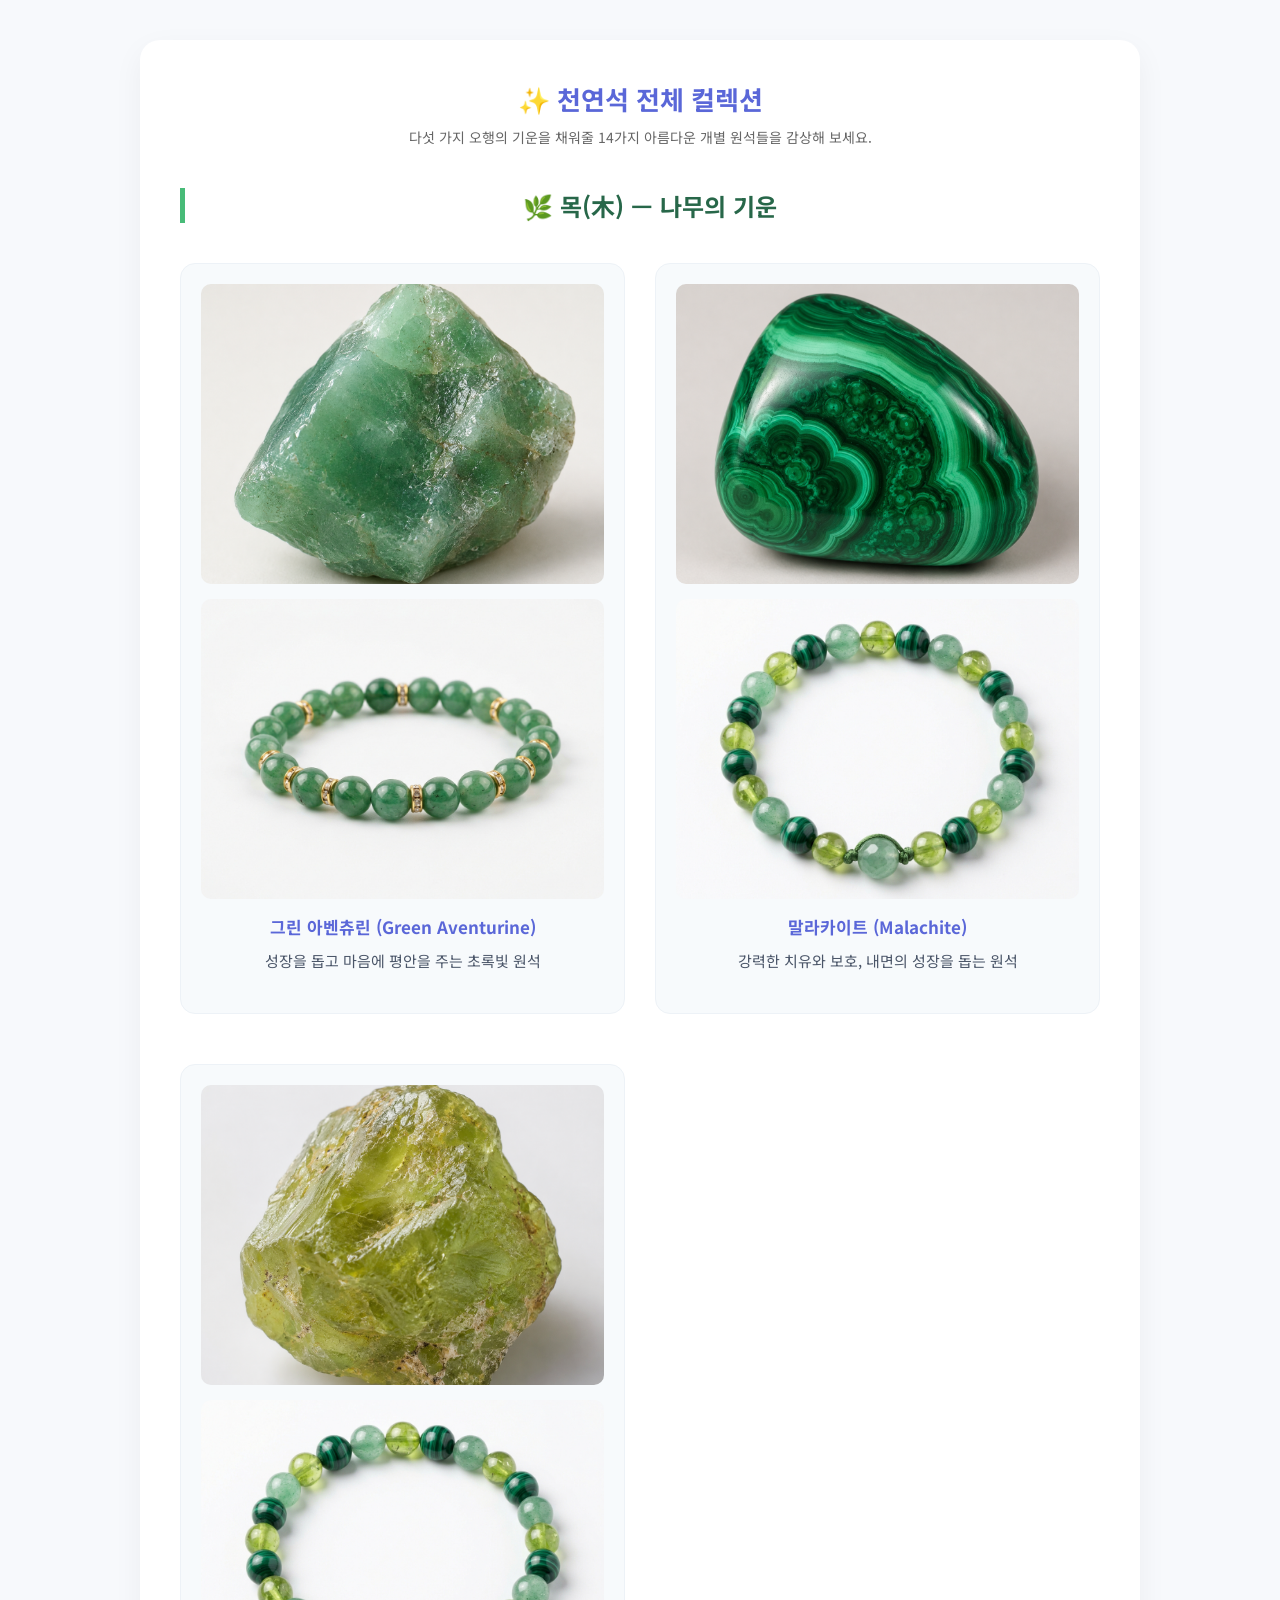
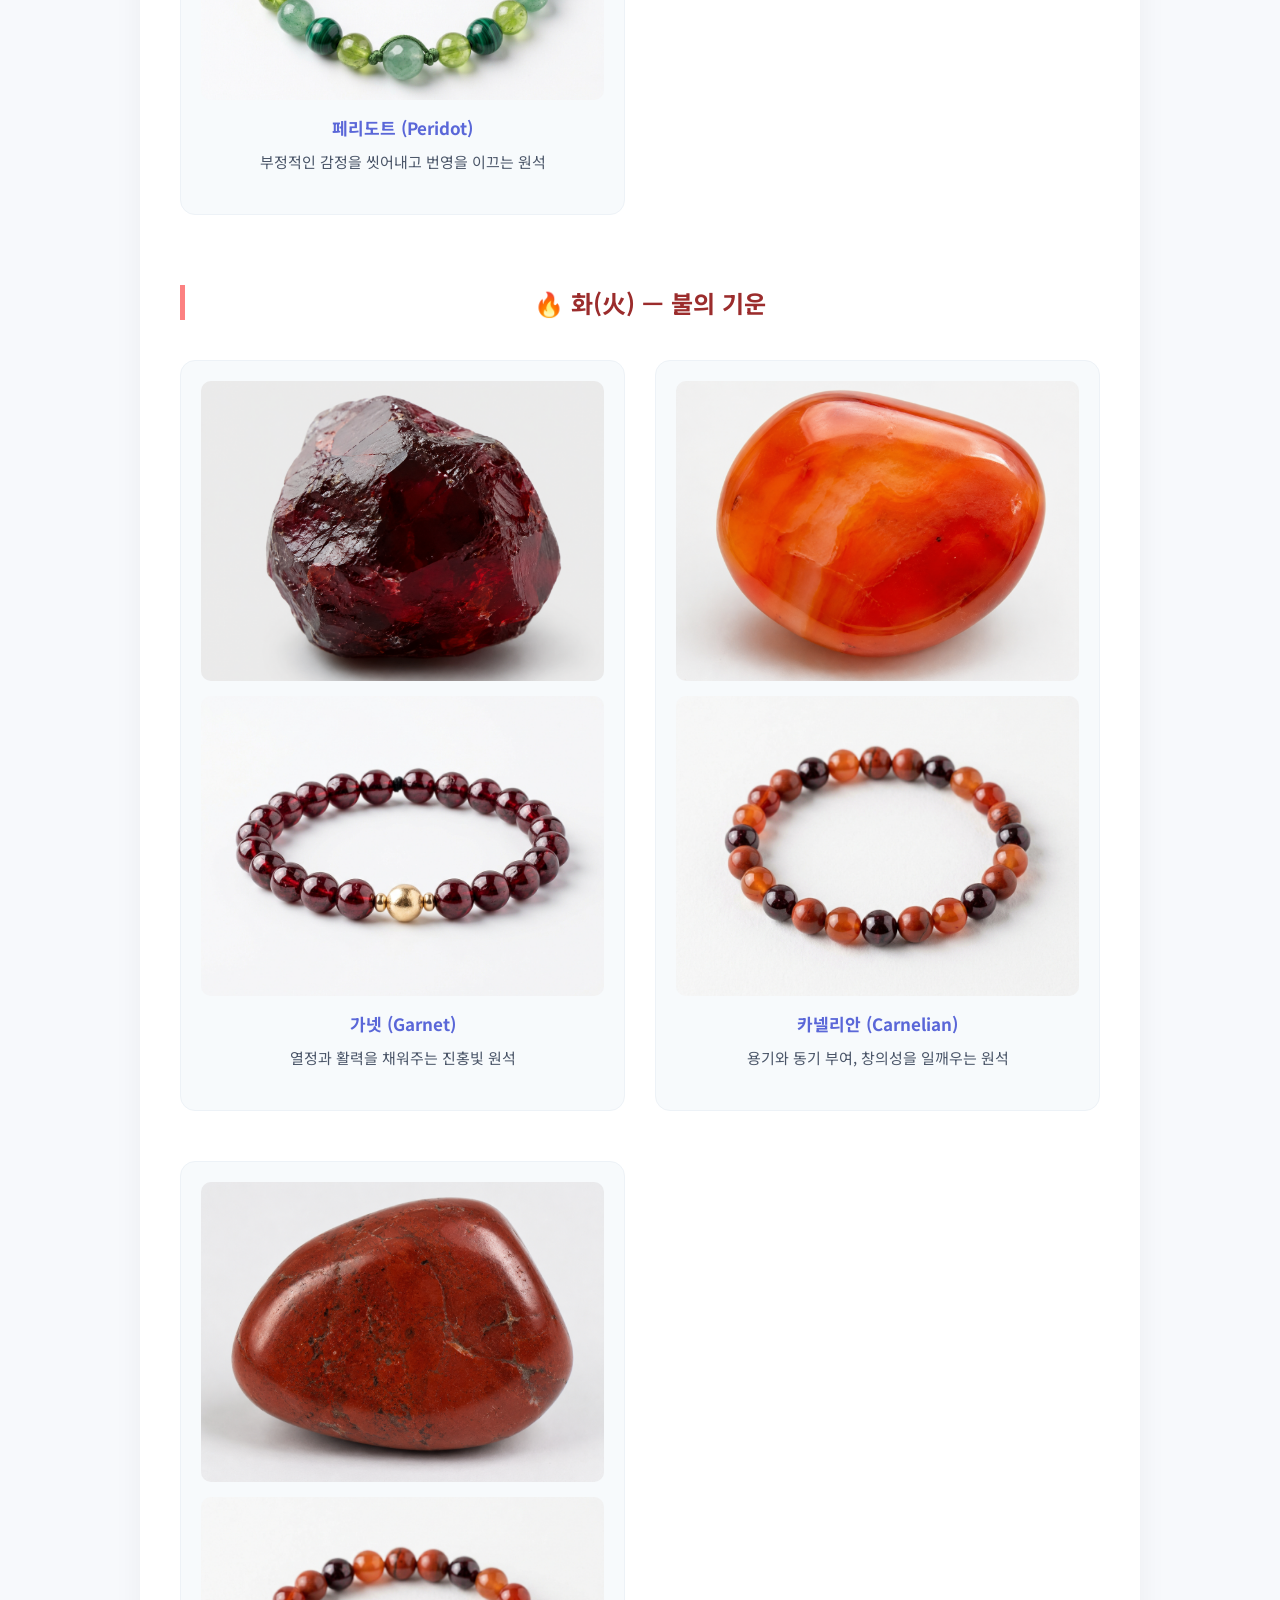
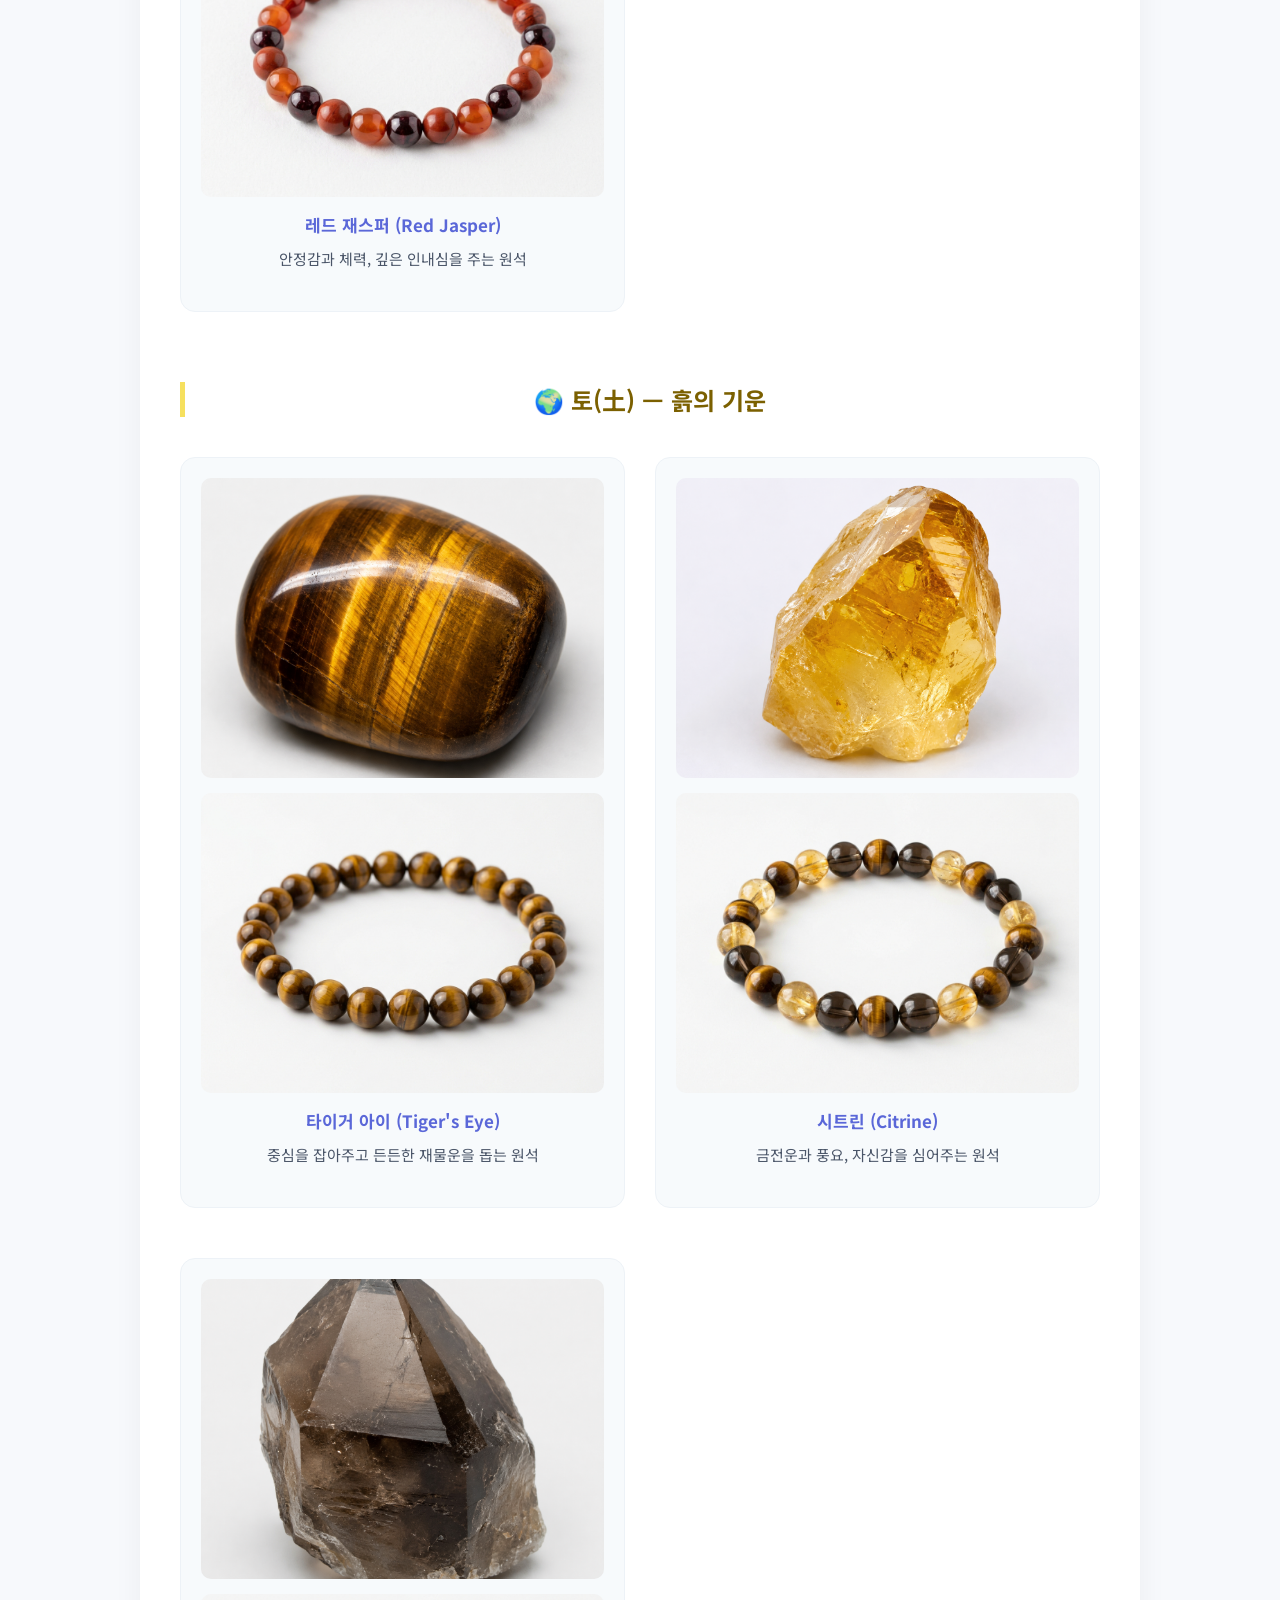
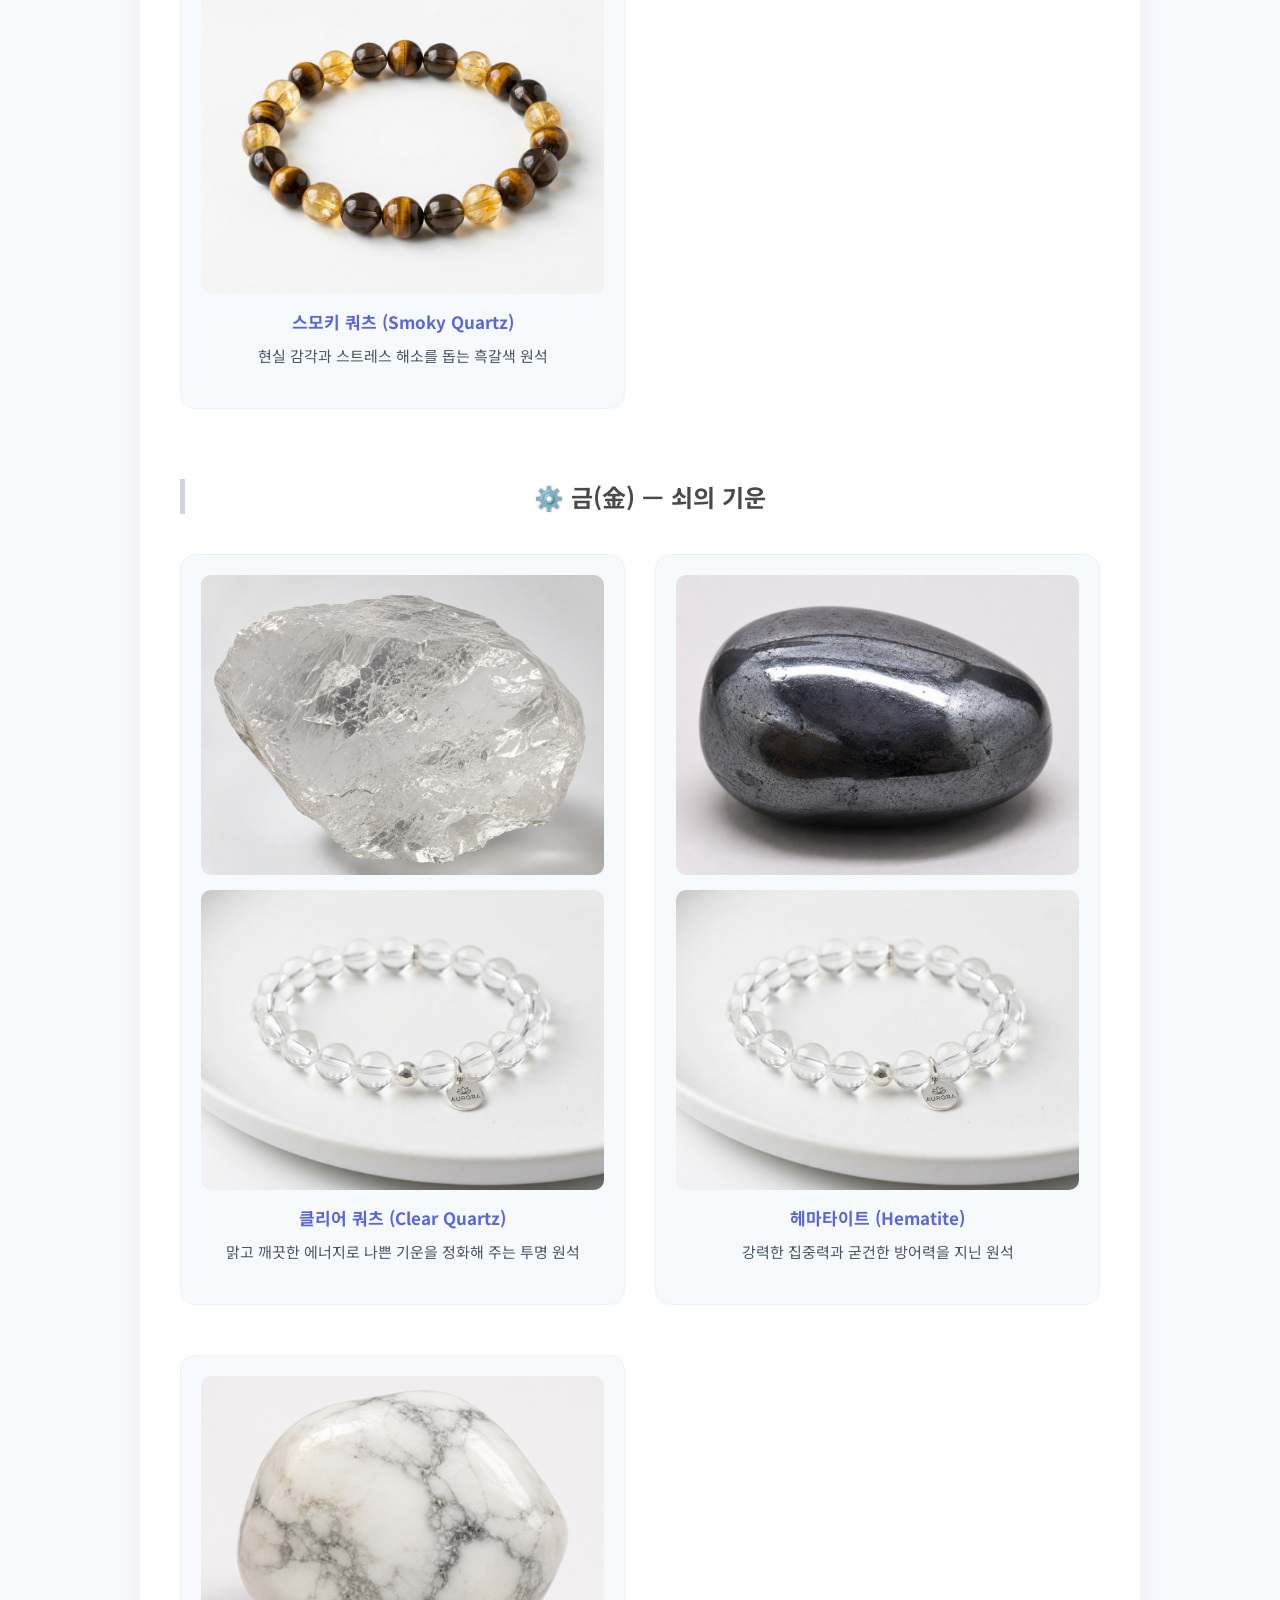
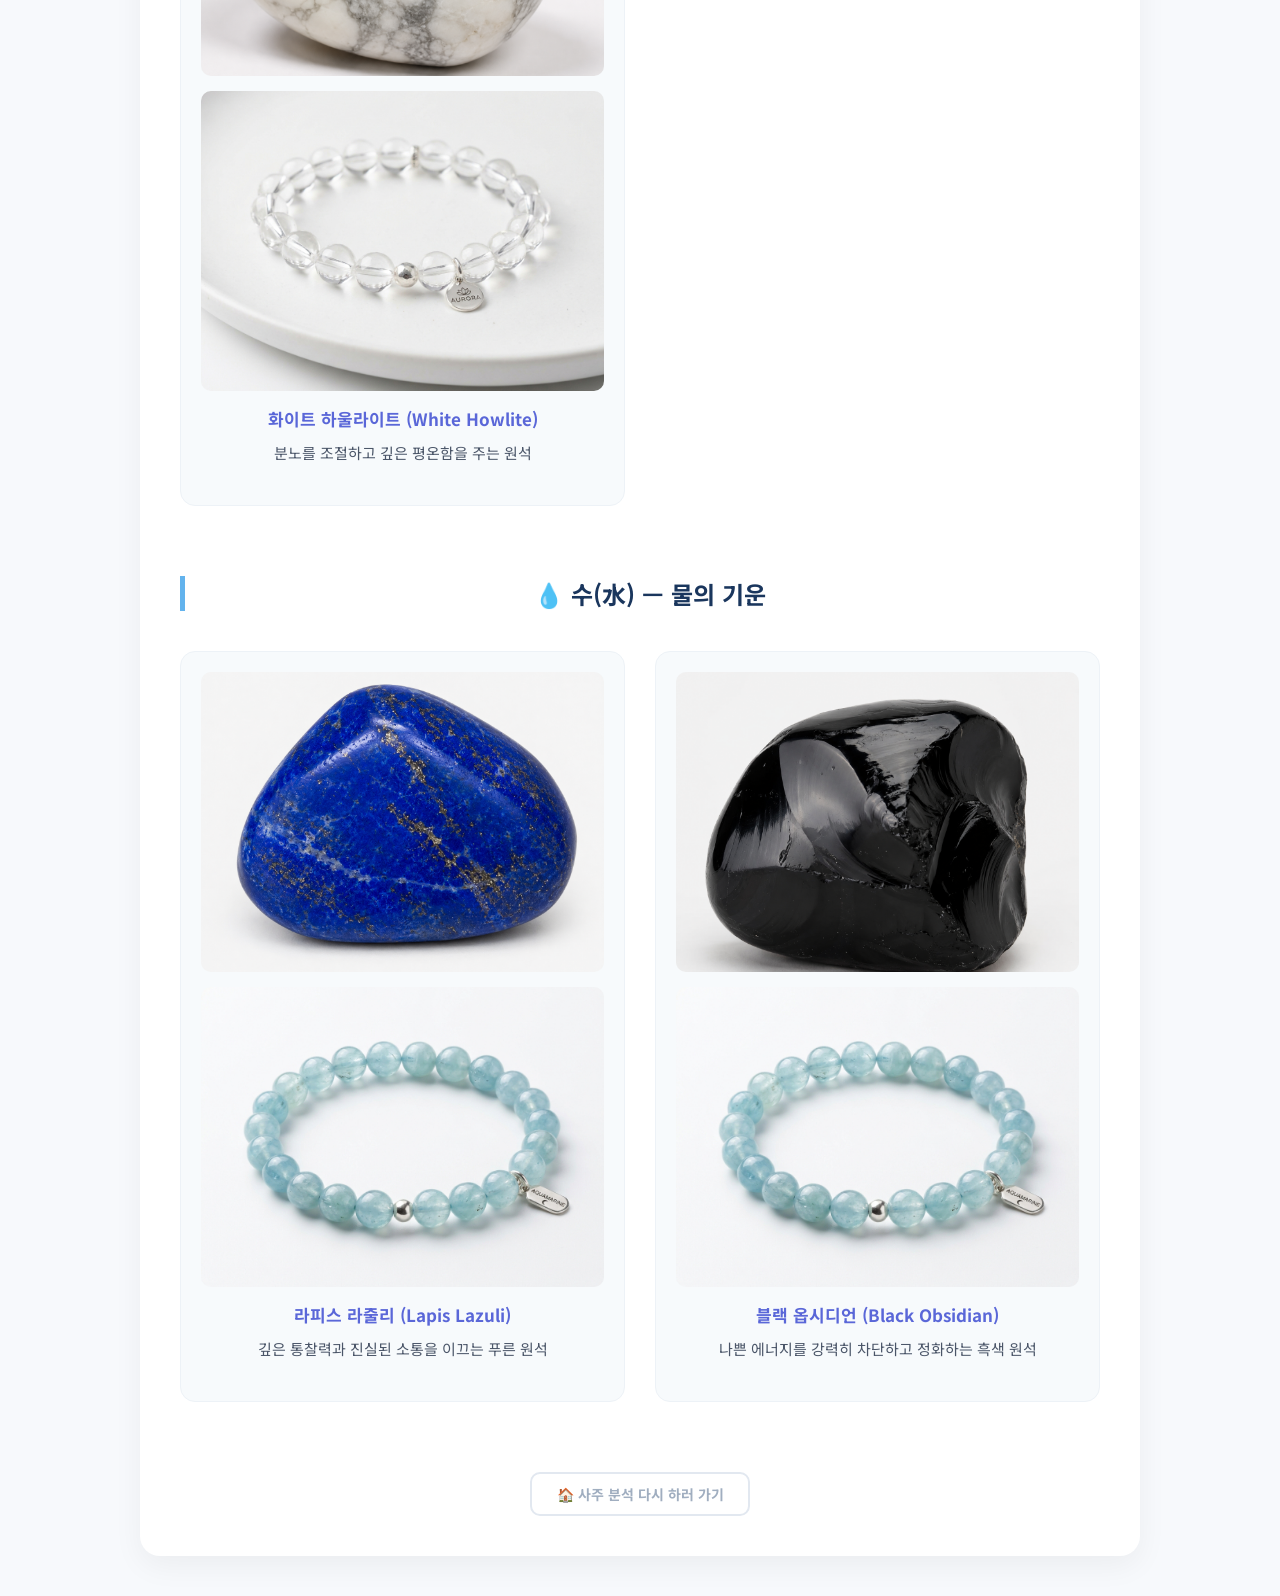
==== stones.html @ 3908d5e4 "Replace stone images with real photos from images/stone folder" ====
<!DOCTYPE html>
<html lang="ko">
<head>
    <meta charset="UTF-8">
    <meta name="viewport" content="width=device-width, initial-scale=1.0">
    <title>사주 기반 천연석 전체 컬렉션 (14종)</title>
    <link rel="stylesheet" href="style.css">
    <link href="https://fonts.googleapis.com/css2?family=Noto+Sans+KR:wght@400;500;700;900&display=swap" rel="stylesheet">
</head>
<body>
    <div class="container gallery-container">
        <header>
            <h1>✨ 천연석 전체 컬렉션</h1>
            <p>다섯 가지 오행의 기운을 채워줄 14가지 아름다운 개별 원석들을 감상해 보세요.</p>
        </header>

        <!-- 목(木) 기운 -->
        <h2 style="margin-top: 40px; color: #276749; border-left: 5px solid #48bb78; padding-left: 15px;">🌿 목(木) — 나무의 기운</h2>
        <div class="gallery-grid">
            <div class="stone-card">
                <div class="stone-image-placeholder" style="background-image: url('images/stone/GreenAventurine.png');"></div>
                <div class="bracelet-image-placeholder" style="background-image: url('images/aventurine_bracelet_1779798000752.png');"></div>
                <h3 style="font-size: 17px;">그린 아벤츄린 (Green Aventurine)</h3>
                <p class="stone-short-desc">성장을 돕고 마음에 평안을 주는 초록빛 원석</p>
            </div>
            <div class="stone-card">
                <div class="stone-image-placeholder" style="background-image: url('images/stone/Malachite.png');"></div>
                <div class="bracelet-image-placeholder" style="background-image: url('images/wood_bracelet_1779799633333.png');"></div>
                <h3 style="font-size: 17px;">말라카이트 (Malachite)</h3>
                <p class="stone-short-desc">강력한 치유와 보호, 내면의 성장을 돕는 원석</p>
            </div>
            <div class="stone-card">
                <div class="stone-image-placeholder" style="background-image: url('images/stone/Peridot.png');"></div>
                <div class="bracelet-image-placeholder" style="background-image: url('images/wood_bracelet_1779799633333.png');"></div>
                <h3 style="font-size: 17px;">페리도트 (Peridot)</h3>
                <p class="stone-short-desc">부정적인 감정을 씻어내고 번영을 이끄는 원석</p>
            </div>
        </div>

        <!-- 화(火) 기운 -->
        <h2 style="margin-top: 50px; color: #9b2c2c; border-left: 5px solid #fc8181; padding-left: 15px;">🔥 화(火) — 불의 기운</h2>
        <div class="gallery-grid">
            <div class="stone-card">
                <div class="stone-image-placeholder" style="background-image: url('images/stone/Garnet.png');"></div>
                <div class="bracelet-image-placeholder" style="background-image: url('images/garnet_bracelet_1779798015297.png');"></div>
                <h3 style="font-size: 17px;">가넷 (Garnet)</h3>
                <p class="stone-short-desc">열정과 활력을 채워주는 진홍빛 원석</p>
            </div>
            <div class="stone-card">
                <div class="stone-image-placeholder" style="background-image: url('images/stone/Carnelian.png');"></div>
                <div class="bracelet-image-placeholder" style="background-image: url('images/fire_bracelet_1779799661670.png');"></div>
                <h3 style="font-size: 17px;">카넬리안 (Carnelian)</h3>
                <p class="stone-short-desc">용기와 동기 부여, 창의성을 일깨우는 원석</p>
            </div>
            <div class="stone-card">
                <div class="stone-image-placeholder" style="background-image: url('images/stone/RedJasper.png');"></div>
                <div class="bracelet-image-placeholder" style="background-image: url('images/fire_bracelet_1779799661670.png');"></div>
                <h3 style="font-size: 17px;">레드 재스퍼 (Red Jasper)</h3>
                <p class="stone-short-desc">안정감과 체력, 깊은 인내심을 주는 원석</p>
            </div>
        </div>

        <!-- 토(土) 기운 -->
        <h2 style="margin-top: 50px; color: #7b6000; border-left: 5px solid #f6e05e; padding-left: 15px;">🌍 토(土) — 흙의 기운</h2>
        <div class="gallery-grid">
            <div class="stone-card">
                <div class="stone-image-placeholder" style="background-image: url('images/stone/TigerEye.png');"></div>
                <div class="bracelet-image-placeholder" style="background-image: url('images/tigers_eye_bracelet_1779798035225.png');"></div>
                <h3 style="font-size: 17px;">타이거 아이 (Tiger's Eye)</h3>
                <p class="stone-short-desc">중심을 잡아주고 든든한 재물운을 돕는 원석</p>
            </div>
            <div class="stone-card">
                <div class="stone-image-placeholder" style="background-image: url('images/stone/Citrine.png');"></div>
                <div class="bracelet-image-placeholder" style="background-image: url('images/earth_bracelet_1779799692962.png');"></div>
                <h3 style="font-size: 17px;">시트린 (Citrine)</h3>
                <p class="stone-short-desc">금전운과 풍요, 자신감을 심어주는 원석</p>
            </div>
            <div class="stone-card">
                <div class="stone-image-placeholder" style="background-image: url('images/stone/SmokyQuartz.png');"></div>
                <div class="bracelet-image-placeholder" style="background-image: url('images/earth_bracelet_1779799692962.png');"></div>
                <h3 style="font-size: 17px;">스모키 쿼츠 (Smoky Quartz)</h3>
                <p class="stone-short-desc">현실 감각과 스트레스 해소를 돕는 흑갈색 원석</p>
            </div>
        </div>

        <!-- 금(金) 기운 -->
        <h2 style="margin-top: 50px; color: #4a4a4a; border-left: 5px solid #cbd5e0; padding-left: 15px;">⚙️ 금(金) — 쇠의 기운</h2>
        <div class="gallery-grid">
            <div class="stone-card">
                <div class="stone-image-placeholder" style="background-image: url('images/stone/ClearQuartz.png');"></div>
                <div class="bracelet-image-placeholder" style="background-image: url('images/clear_quartz_bracelet_1779798049164.png');"></div>
                <h3 style="font-size: 17px;">클리어 쿼츠 (Clear Quartz)</h3>
                <p class="stone-short-desc">맑고 깨끗한 에너지로 나쁜 기운을 정화해 주는 투명 원석</p>
            </div>
            <div class="stone-card">
                <div class="stone-image-placeholder" style="background-image: url('images/stone/Hematite.png');"></div>
                <div class="bracelet-image-placeholder" style="background-image: url('images/clear_quartz_bracelet_1779798049164.png');"></div>
                <h3 style="font-size: 17px;">헤마타이트 (Hematite)</h3>
                <p class="stone-short-desc">강력한 집중력과 굳건한 방어력을 지닌 원석</p>
            </div>
            <div class="stone-card">
                <div class="stone-image-placeholder" style="background-image: url('images/stone/WhiteHowlite.png');"></div>
                <div class="bracelet-image-placeholder" style="background-image: url('images/clear_quartz_bracelet_1779798049164.png');"></div>
                <h3 style="font-size: 17px;">화이트 하울라이트 (White Howlite)</h3>
                <p class="stone-short-desc">분노를 조절하고 깊은 평온함을 주는 원석</p>
            </div>
        </div>

        <!-- 수(水) 기운 -->
        <h2 style="margin-top: 50px; color: #1a365d; border-left: 5px solid #63b3ed; padding-left: 15px;">💧 수(水) — 물의 기운</h2>
        <div class="gallery-grid">
            <div class="stone-card">
                <div class="stone-image-placeholder" style="background-image: url('images/stone/LapisLazuli.png');"></div>
                <div class="bracelet-image-placeholder" style="background-image: url('images/aquamarine_bracelet_1779798063598.png');"></div>
                <h3 style="font-size: 17px;">라피스 라줄리 (Lapis Lazuli)</h3>
                <p class="stone-short-desc">깊은 통찰력과 진실된 소통을 이끄는 푸른 원석</p>
            </div>
            <div class="stone-card">
                <div class="stone-image-placeholder" style="background-image: url('images/stone/BlackObsidian.png');"></div>
                <div class="bracelet-image-placeholder" style="background-image: url('images/aquamarine_bracelet_1779798063598.png');"></div>
                <h3 style="font-size: 17px;">블랙 옵시디언 (Black Obsidian)</h3>
                <p class="stone-short-desc">나쁜 에너지를 강력히 차단하고 정화하는 흑색 원석</p>
            </div>
        </div>

        <a href="index.html" class="reset-btn" style="text-decoration: none; display: inline-block; width: 220px; font-weight: 700; border: 2px solid #e2e8f0; border-radius: 10px; margin-top: 50px;">🏠 사주 분석 다시 하러 가기</a>
    </div>
</body>
</html>
---- style.css ----
/* 전체 화면 기본 설정 */
* { box-sizing: border-box; margin: 0; padding: 0; }
body {
    font-family: 'Noto Sans KR', sans-serif;
    background-color: #f7f9fc;
    color: #333;
    display: flex;
    justify-content: center;
    align-items: flex-start; /* 화면이 길어지므로 위에서부터 시작하도록 설정 */
    padding: 40px 20px;
    min-height: 100vh;
}

/* 메인 박스 (카드 4개가 들어가야 하므로 너비를 800px로 넓힘) */
.container {
    background-color: #ffffff;
    width: 100%;
    max-width: 800px; 
    padding: 40px;
    border-radius: 20px;
    box-shadow: 0 10px 30px rgba(0, 0, 0, 0.05);
}

header h1 { font-size: 26px; color: #5a67d8; margin-bottom: 10px; text-align: center; }
header p { font-size: 14px; color: #666; margin-bottom: 40px; text-align: center; line-height: 1.5; }

/* 처음 나오는 입력 폼 설정 (입력칸은 가운데 정렬) */
.input-form { max-width: 400px; margin: 0 auto; display: flex; flex-direction: column; gap: 20px; }
.form-group { display: flex; flex-direction: column; text-align: left; }
.form-group label { font-size: 14px; font-weight: 500; margin-bottom: 8px; color: #4a5568; }
.form-group input { padding: 12px 15px; font-size: 16px; border: 1px solid #e2e8f0; border-radius: 10px; outline: none; transition: border-color 0.3s; }
.form-group input:focus { border-color: #5a67d8; }
.submit-btn { background-color: #5a67d8; color: white; border: none; padding: 15px; font-size: 16px; font-weight: 700; border-radius: 10px; cursor: pointer; transition: 0.3s; margin-top: 10px; }
.submit-btn:hover { background-color: #4c51bf; }

/* 갤러리로 이동하는 링크 버튼 디자인 */
.gallery-link-btn { background-color: #ffffff; color: #5a67d8; border: 2px solid #5a67d8; padding: 15px; font-size: 16px; font-weight: 700; border-radius: 10px; cursor: pointer; transition: 0.3s; text-align: center; text-decoration: none; display: block; }
.gallery-link-btn:hover { background-color: #ebf4ff; }

.hidden { display: none !important; }
.result-section { margin-top: 20px; animation: fadeIn 0.5s ease-out; }

/* 결과 화면 제목 스타일 (예: "RESULT 이상학님의 오행 결과") */
.result-header { margin-bottom: 30px; }
.result-label { display: inline-block; font-size: 12px; font-weight: 700; color: #d69e2e; margin-bottom: 5px; }
#result-title { font-size: 24px; font-weight: 900; color: #2d3748; }

/* 사주 4기둥 나란히 정렬 */
.pillars-container {
    display: flex;
    gap: 15px;
    margin-bottom: 40px;
}

/* 각 기둥 카드 한 장의 디자인 */
.pillar-card {
    flex: 1; /* 4장이 모두 동일한 너비를 가짐 */
    border: 1px solid #e2e8f0;
    border-radius: 10px;
    padding: 20px;
    background-color: #ffffff;
    box-shadow: 0 4px 6px rgba(0,0,0,0.02);
}
.pillar-title { font-size: 13px; font-weight: 700; color: #718096; margin-bottom: 15px; }
.pillar-hanja { margin-bottom: 15px; display: flex; align-items: baseline; gap: 5px; }
.pillar-hanja .big-text { font-size: 32px; font-weight: 900; color: #1a202c; }
.pillar-hanja .small-text { font-size: 14px; font-weight: 700; color: #718096; }
.pillar-desc { font-size: 14px; color: #4a5568; margin-bottom: 20px; }

/* 천간/지지 둥근 뱃지 모양 */
.badges { display: flex; flex-direction: column; gap: 8px; }
.badge { display: inline-block; padding: 6px 12px; border-radius: 20px; font-size: 12px; font-weight: 700; color: white; width: fit-content; }

/* 오행 분포 그래프 전체 영역 */
.element-distribution { margin-bottom: 40px; }
.element-distribution h3 { font-size: 18px; font-weight: 900; color: #2d3748; margin-bottom: 20px; border-bottom: 2px solid #edf2f7; padding-bottom: 10px; }
.chart-row { display: flex; align-items: center; margin-bottom: 12px; gap: 15px; }
.element-label { font-size: 15px; font-weight: 700; color: #4a5568; width: 45px; }
.bar-container { flex: 1; background-color: #edf2f7; height: 16px; border-radius: 10px; overflow: hidden; }
.bar { height: 100%; border-radius: 10px; transition: width 1s ease-out; }
.element-count { font-size: 15px; font-weight: 700; color: #2d3748; width: 20px; text-align: right; }

/* 기운(오행)에 따른 전용 색상 설정 */
.bg-wood, .bar-wood { background-color: #38a169 !important; } /* 나무(목): 초록 */
.bg-fire, .bar-fire { background-color: #e53e3e !important; } /* 불(화): 빨강 */
.bg-earth, .bar-earth { background-color: #d69e2e !important; } /* 흙(토): 황갈색 */
.bg-metal, .bar-metal { background-color: #a0aec0 !important; } /* 쇠(금): 회색 */
.bg-water, .bar-water { background-color: #3182ce !important; } /* 물(수): 파랑 */

/* 천연석 추천 섹션 설정 */
.recommend-title, .section-title { font-size: 20px; font-weight: 900; color: #2d3748; margin-bottom: 20px; border-bottom: 2px solid #edf2f7; padding-bottom: 10px; text-align: left; }
.element-result { background-color: #e6fffa; padding: 15px; border-radius: 10px; margin-bottom: 25px; color: #2c7a7b; font-size: 16px; font-weight: 700; }
.stone-card { background-color: #f7fafc; border-radius: 15px; padding: 20px; margin-bottom: 20px; border: 1px solid #edf2f7; text-align: center; }
.stone-image-placeholder, .bracelet-image-placeholder { width: 100%; height: 300px; background-color: #e2e8f0; border-radius: 10px; margin-bottom: 15px; background-size: cover; background-position: center; }
.stone-card h3 { font-size: 22px; color: #5a67d8; margin-bottom: 10px; }
.stone-card p { font-size: 15px; color: #4a5568; line-height: 1.6; }

/* 새로 추가된 긴 텍스트 영역 공통 스타일 */
.text-box { background-color: #f7fafc; border: 1px solid #edf2f7; border-radius: 15px; padding: 30px; text-align: left; margin-bottom: 30px; }
.text-box p { font-size: 16px; color: #4a5568; line-height: 1.8; white-space: pre-wrap; }

/* 올해의 운세 카드 그리드 (컴퓨터에서는 2칸씩) */
.fortune-cards-grid { display: grid; grid-template-columns: 1fr 1fr; gap: 20px; margin-bottom: 40px; }
.fortune-card { background-color: #ffffff; border: 1px solid #e2e8f0; border-radius: 15px; padding: 25px; box-shadow: 0 4px 6px rgba(0,0,0,0.02); text-align: left; }
.fortune-card h4 { font-size: 18px; font-weight: 900; margin-bottom: 15px; }
.fortune-card p { font-size: 15px; color: #4a5568; line-height: 1.7; white-space: pre-wrap; }

/* 운세별 포인트 색상 */
.color-general { color: #5a67d8; }
.color-wealth { color: #d69e2e; }
.color-business { color: #38a169; }
.color-love { color: #e53e3e; }

/* 원석 심층 분석 영역 */
.stone-short-desc { margin-bottom: 20px; }
.stone-long-desc { background-color: #ffffff; border: 1px solid #e2e8f0; border-radius: 10px; padding: 20px; text-align: left; margin-top: 20px; }
.stone-long-desc h4 { font-size: 16px; font-weight: 700; color: #2d3748; margin-bottom: 10px; }
.stone-long-desc p { font-size: 15px; color: #4a5568; line-height: 1.7; white-space: pre-wrap; }

/* 전체 갤러리 페이지 전용 레이아웃 */
.gallery-container { max-width: 1000px; text-align: center; }
.gallery-grid { display: grid; grid-template-columns: repeat(auto-fit, minmax(300px, 1fr)); gap: 30px; margin-top: 40px; }

.reset-btn { background-color: transparent; color: #a0aec0; border: 1px solid #e2e8f0; padding: 10px 20px; font-size: 14px; border-radius: 8px; cursor: pointer; transition: 0.3s; display: block; margin: 0 auto; margin-top: 40px; }
.reset-btn:hover { color: #4a5568; border-color: #cbd5e0; }

@keyframes fadeIn { from { opacity: 0; transform: translateY(10px); } to { opacity: 1; transform: translateY(0); } }

/* 스마트폰과 같은 작은 화면(600px 이하)에 접속했을 때의 반응형 디자인 */
@media (max-width: 600px) {
    /* 4기둥 카드를 가로가 아닌 세로로 길게 정렬 */
    .pillars-container { flex-direction: column; } 
    /* 운세 카드 4개도 세로로 1줄씩 길게 정렬 */
    .fortune-cards-grid { grid-template-columns: 1fr; }
    .container { padding: 20px; }
    .stone-image-placeholder, .bracelet-image-placeholder { height: 200px; }
}
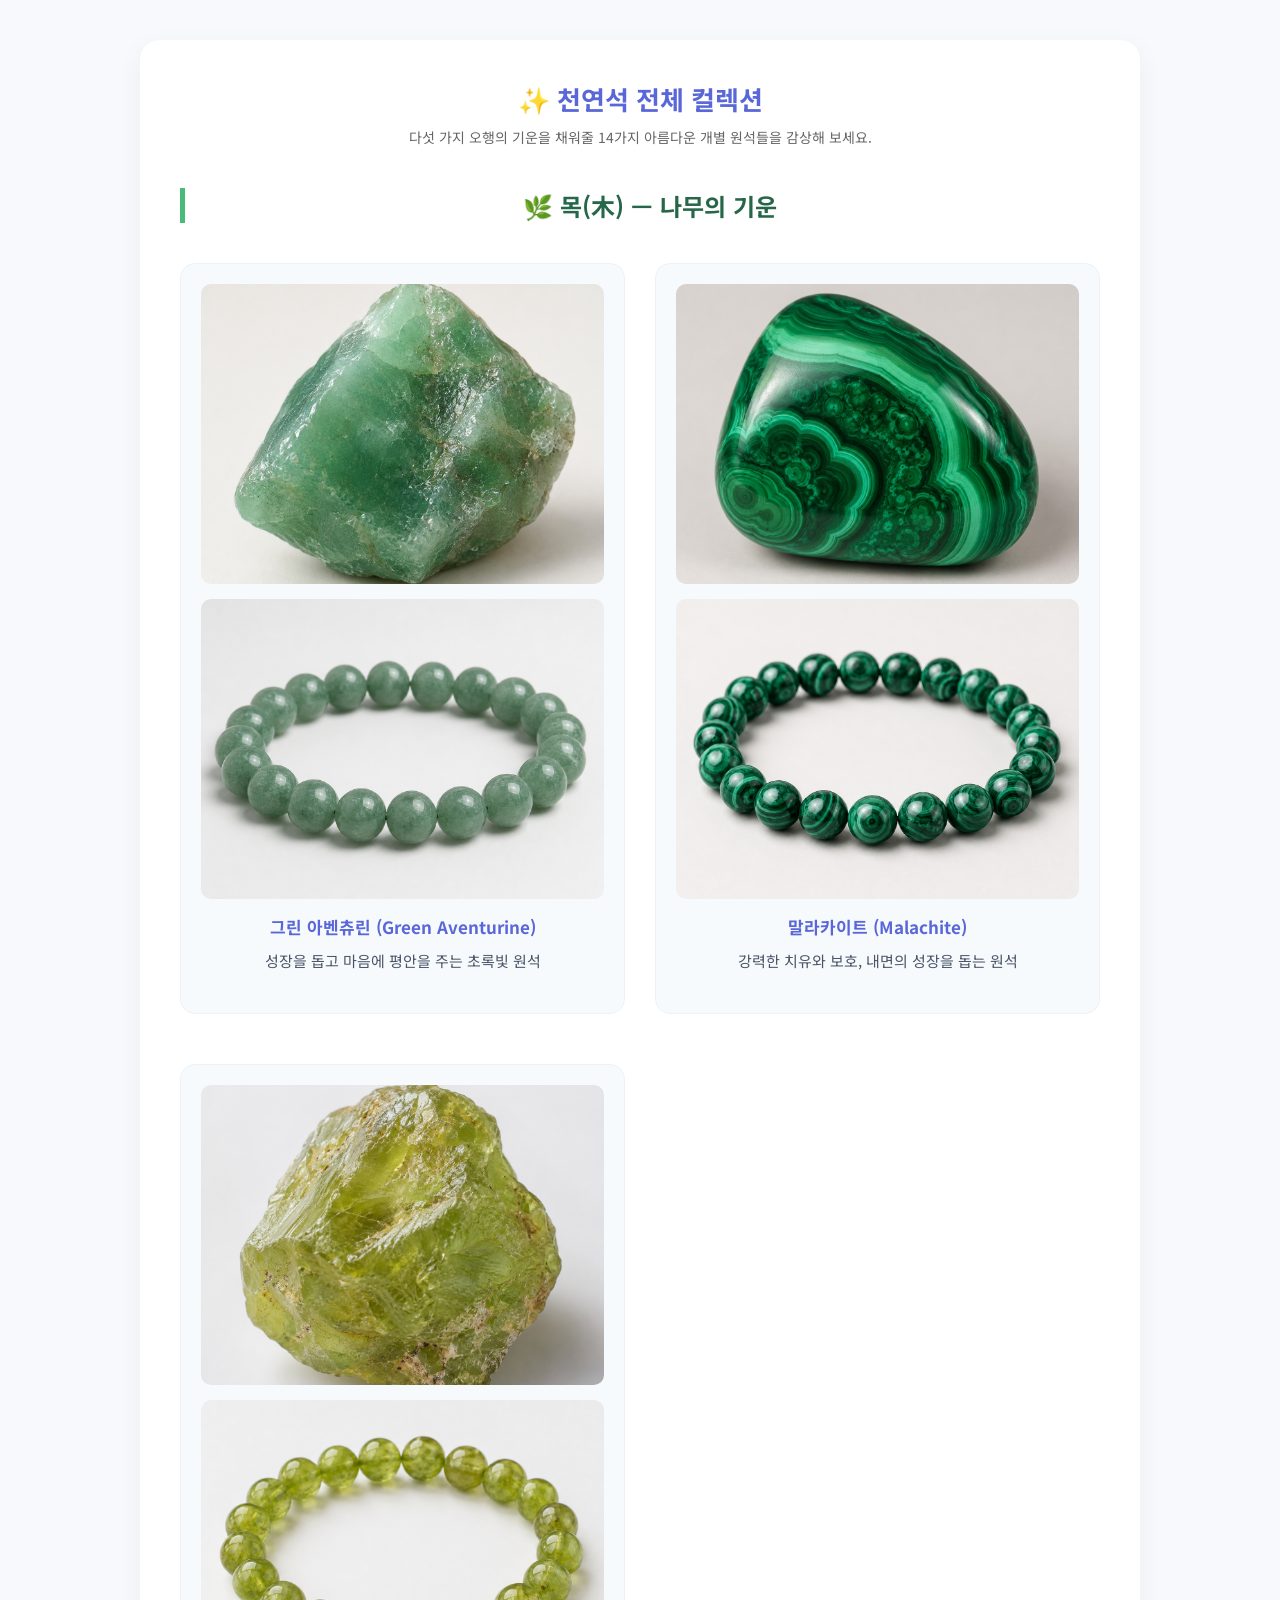
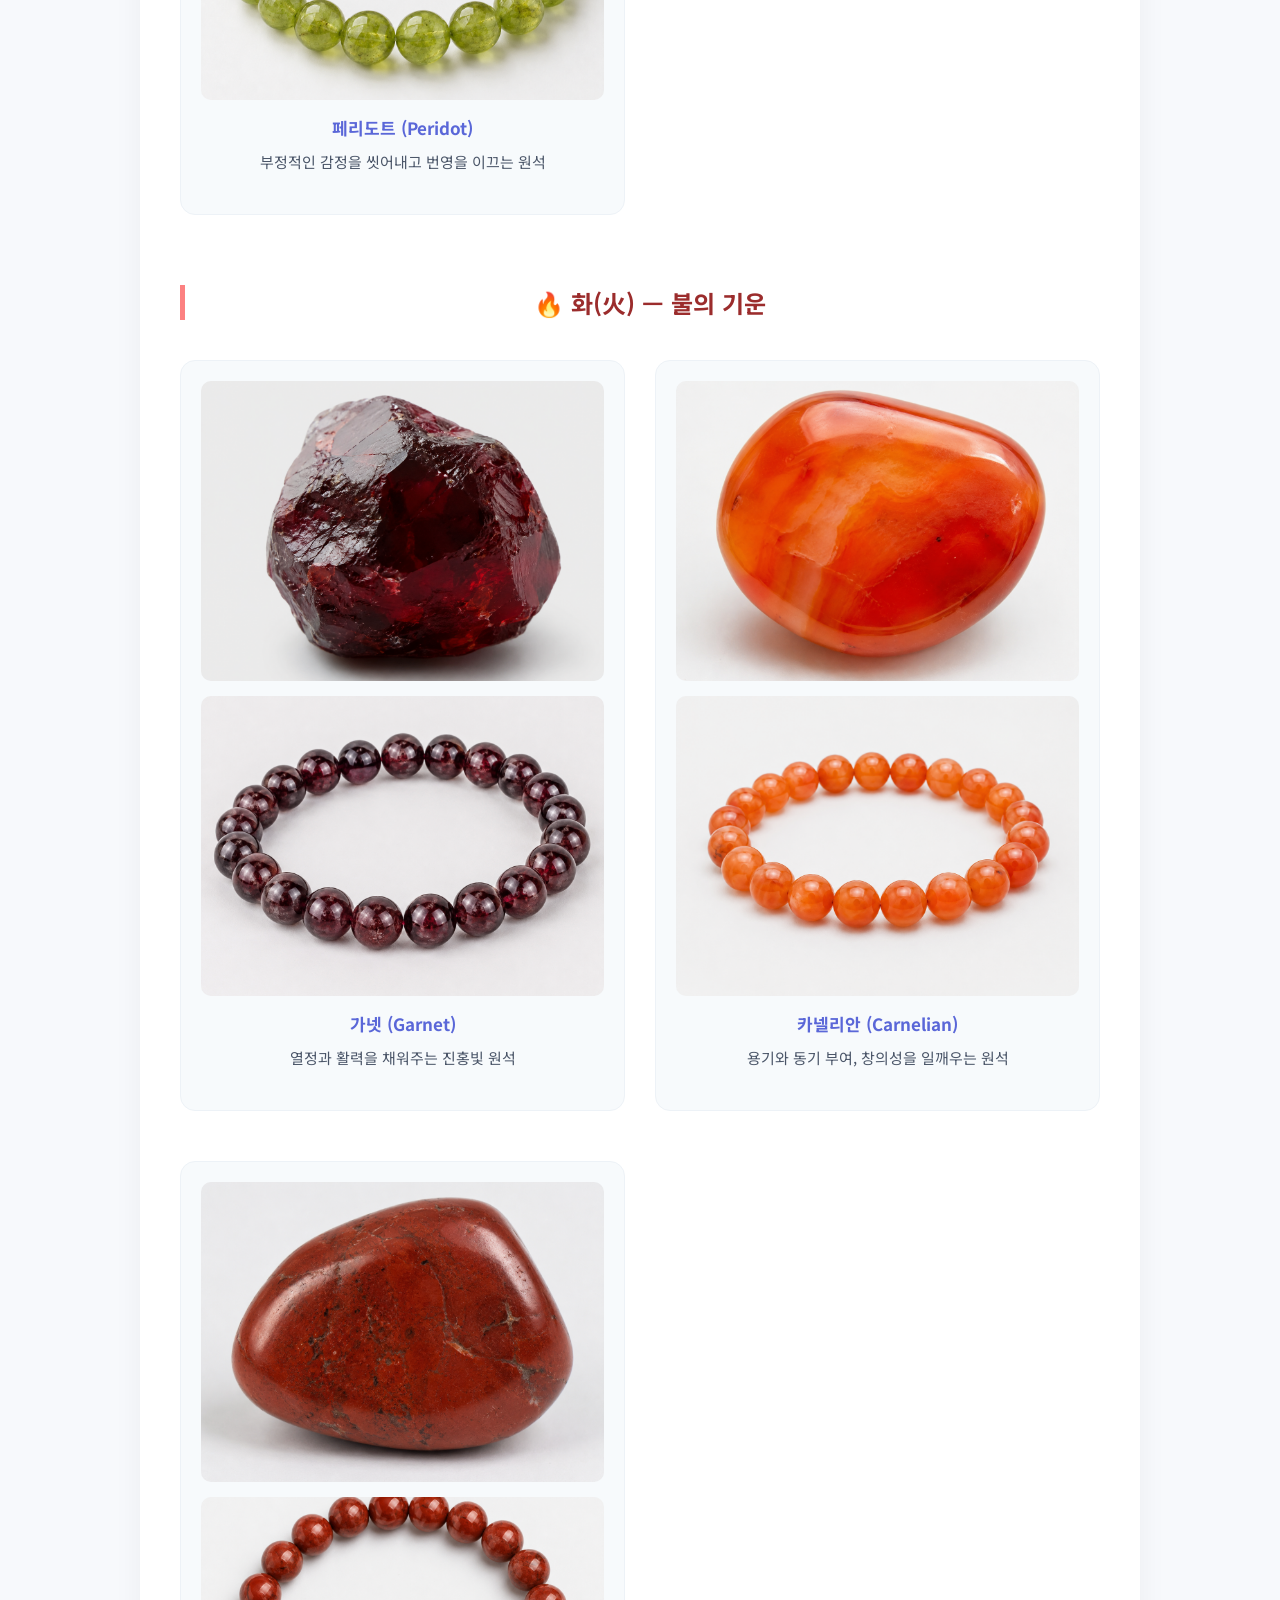
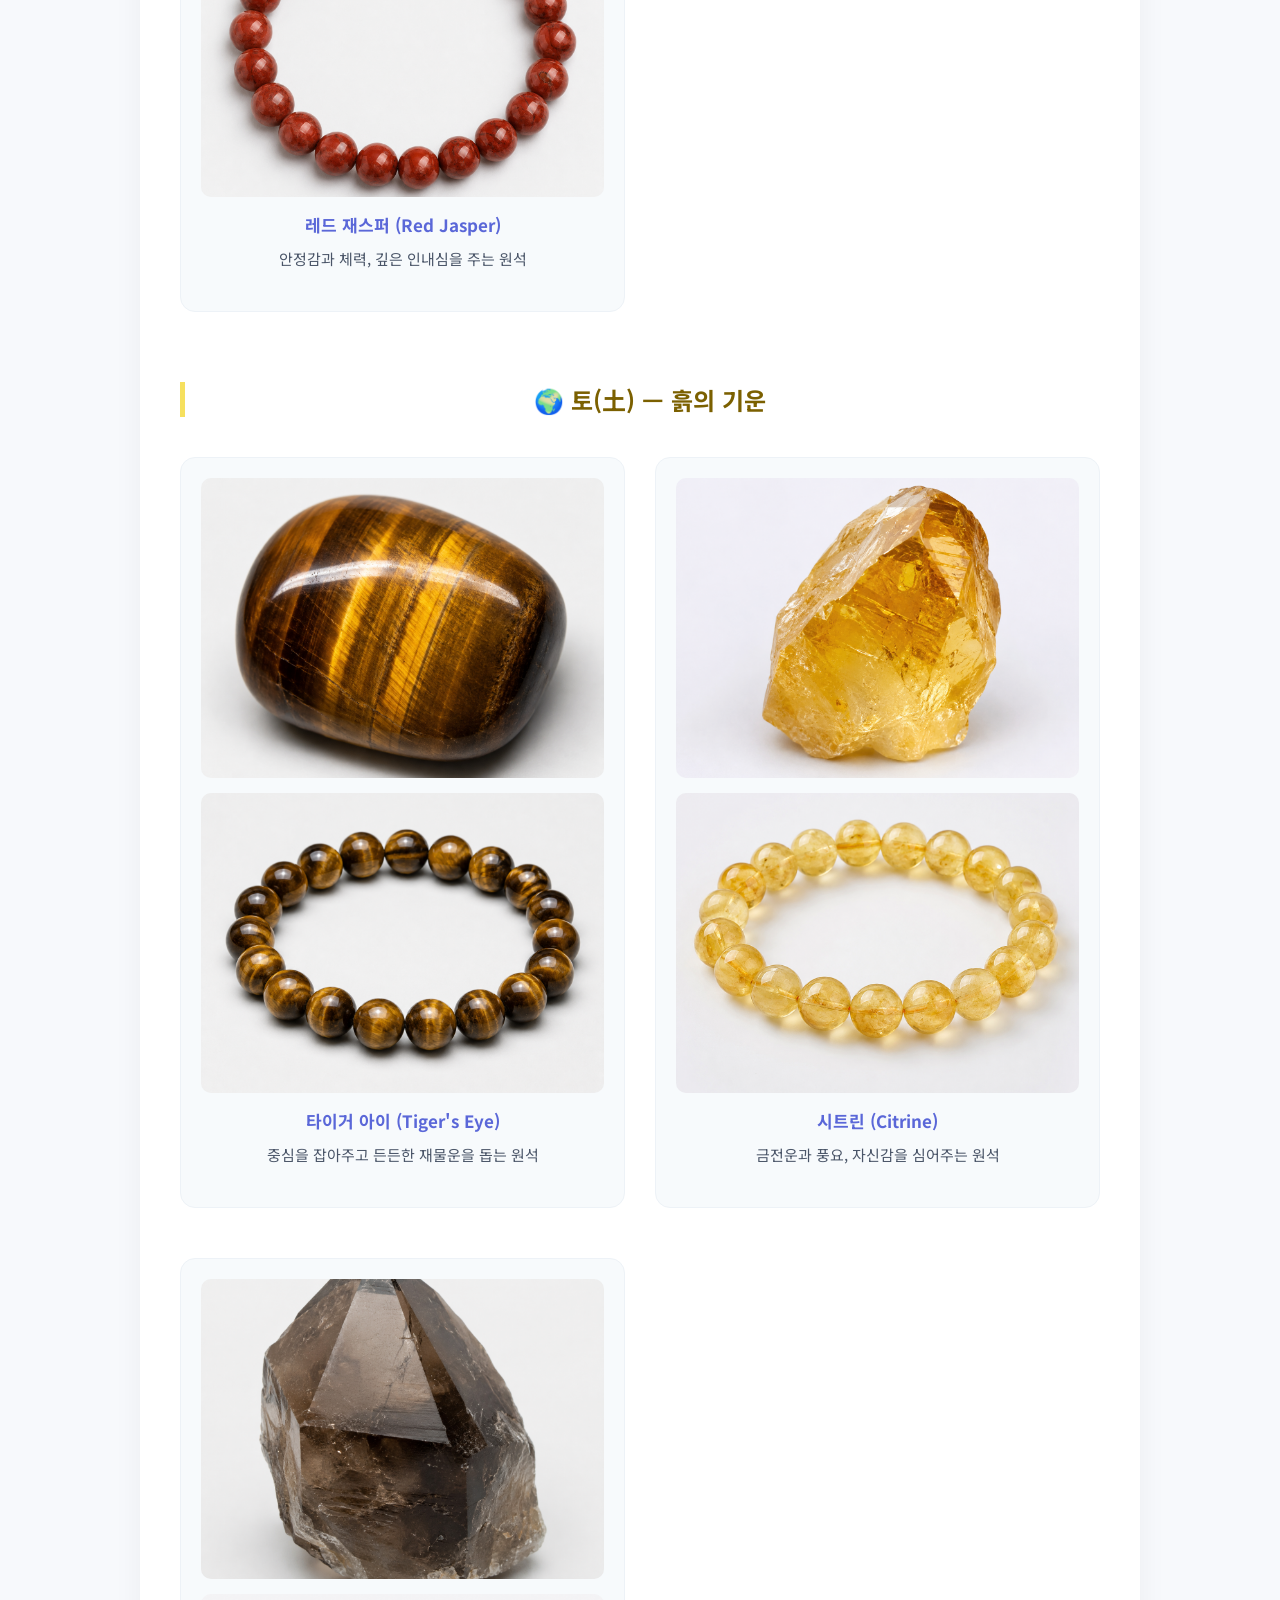
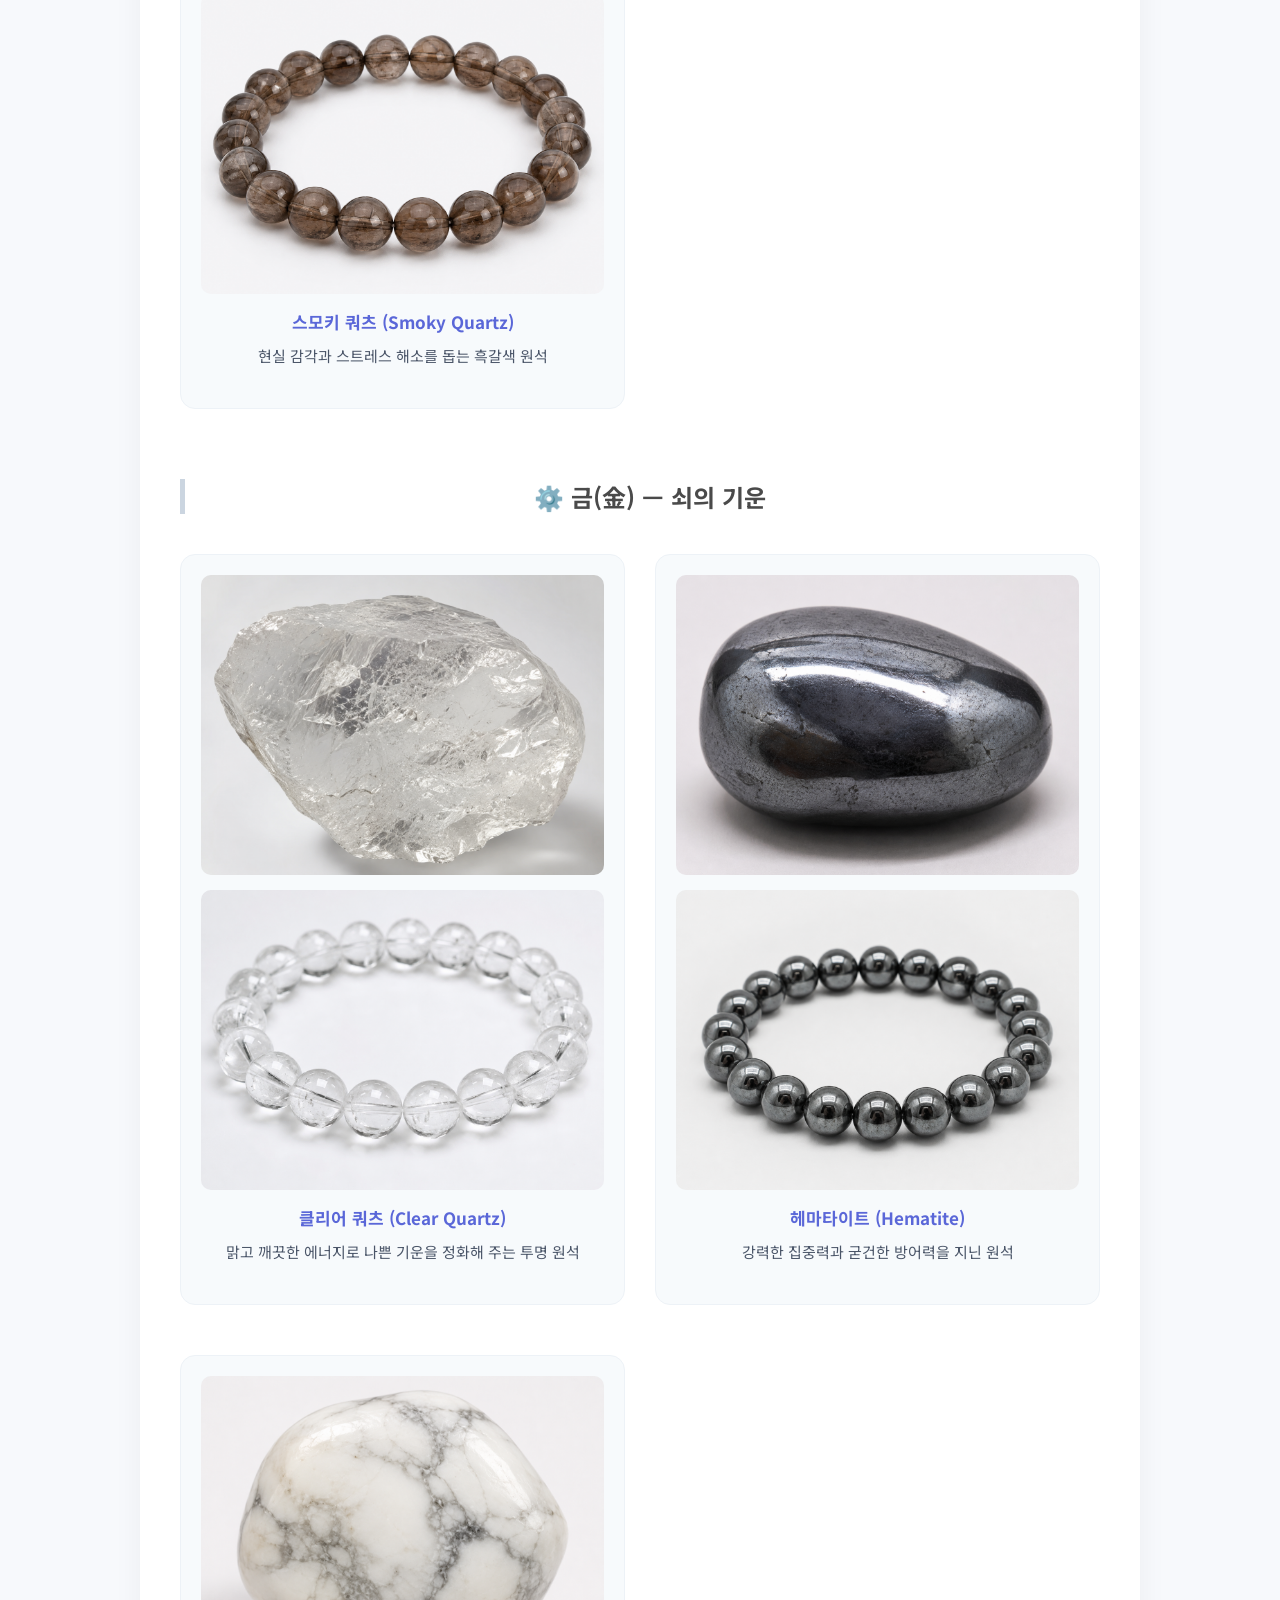
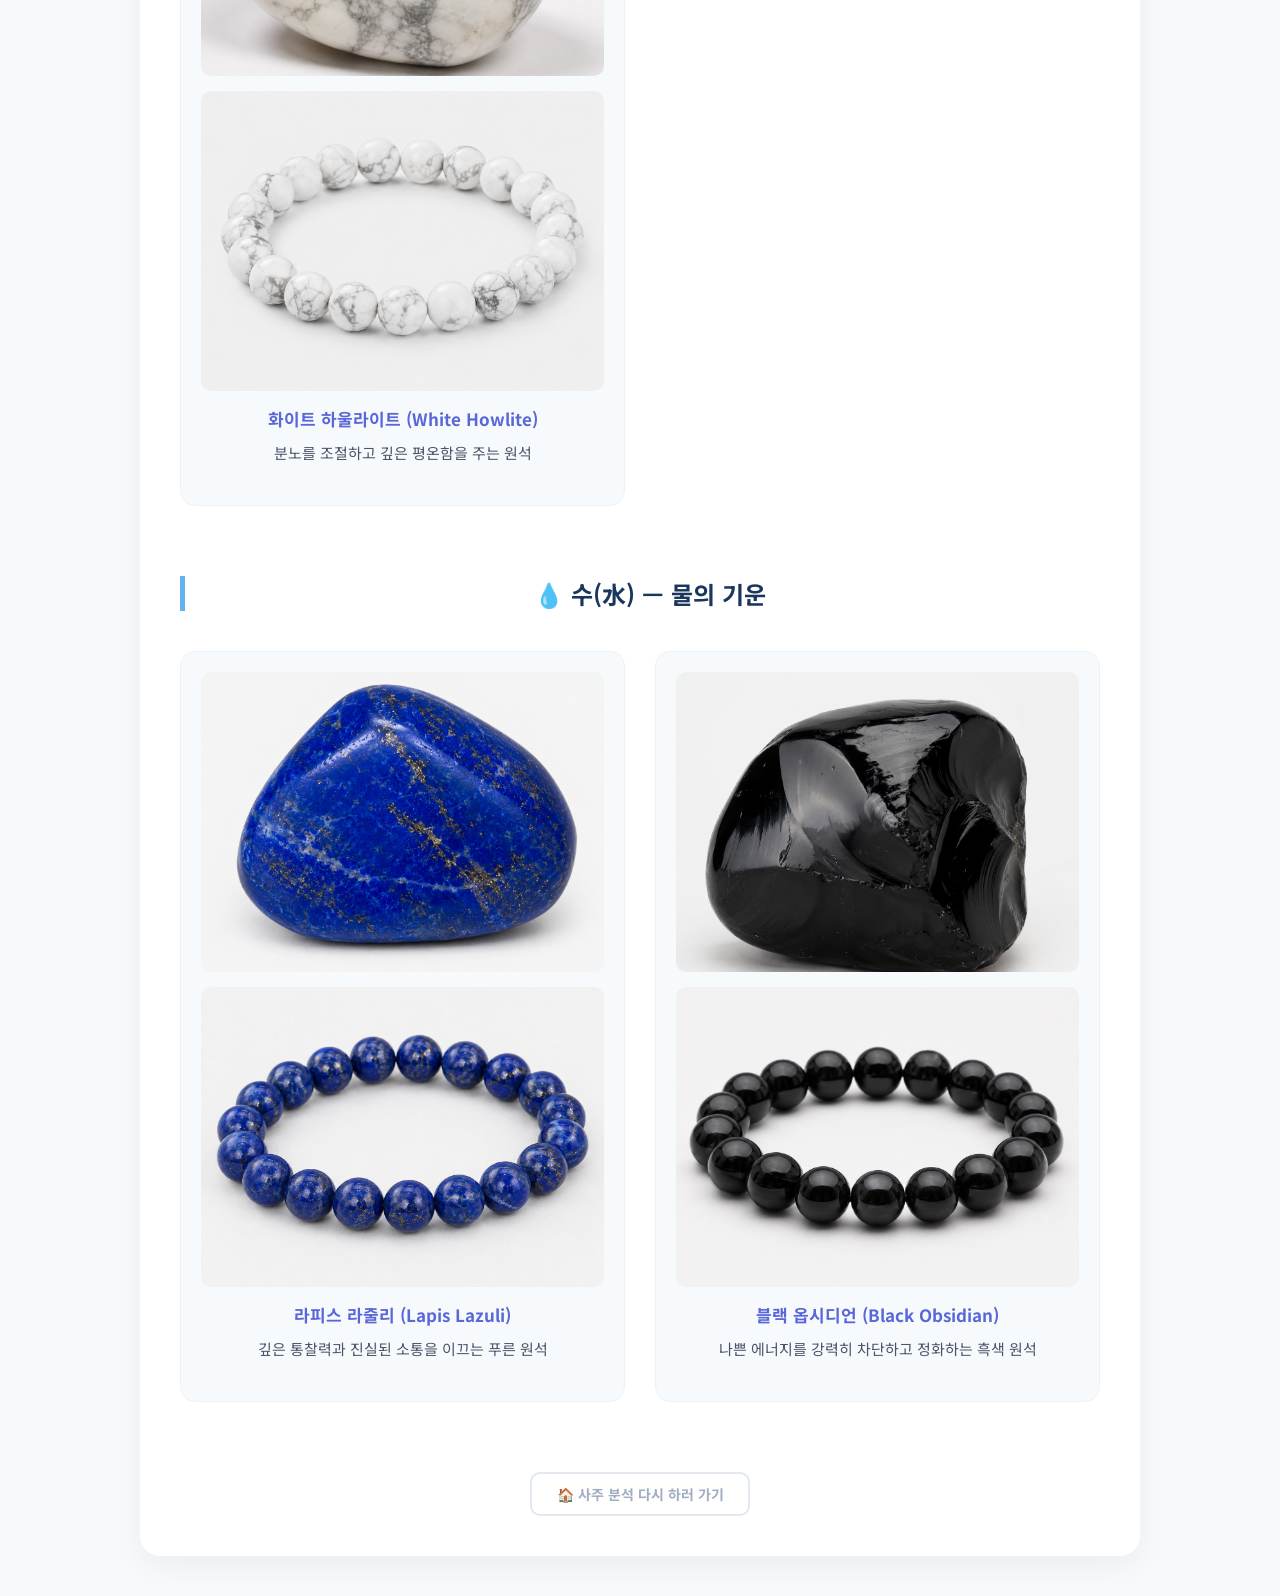
==== commit b942ea05: "Connect real bracelet photos from images/bracelet folder" ====
--- a/stones.html
+++ b/stones.html
@@ -19,19 +19,19 @@
         <div class="gallery-grid">
             <div class="stone-card">
                 <div class="stone-image-placeholder" style="background-image: url('images/stone/GreenAventurine.png');"></div>
-                <div class="bracelet-image-placeholder" style="background-image: url('images/aventurine_bracelet_1779798000752.png');"></div>
+                <div class="bracelet-image-placeholder" style="background-image: url('images/bracelet/GreenAventurine_bra.png');"></div>
                 <h3 style="font-size: 17px;">그린 아벤츄린 (Green Aventurine)</h3>
                 <p class="stone-short-desc">성장을 돕고 마음에 평안을 주는 초록빛 원석</p>
             </div>
             <div class="stone-card">
                 <div class="stone-image-placeholder" style="background-image: url('images/stone/Malachite.png');"></div>
-                <div class="bracelet-image-placeholder" style="background-image: url('images/wood_bracelet_1779799633333.png');"></div>
+                <div class="bracelet-image-placeholder" style="background-image: url('images/bracelet/Malachite_bra.png');"></div>
                 <h3 style="font-size: 17px;">말라카이트 (Malachite)</h3>
                 <p class="stone-short-desc">강력한 치유와 보호, 내면의 성장을 돕는 원석</p>
             </div>
             <div class="stone-card">
                 <div class="stone-image-placeholder" style="background-image: url('images/stone/Peridot.png');"></div>
-                <div class="bracelet-image-placeholder" style="background-image: url('images/wood_bracelet_1779799633333.png');"></div>
+                <div class="bracelet-image-placeholder" style="background-image: url('images/bracelet/Peridot_bra.png');"></div>
                 <h3 style="font-size: 17px;">페리도트 (Peridot)</h3>
                 <p class="stone-short-desc">부정적인 감정을 씻어내고 번영을 이끄는 원석</p>
             </div>
@@ -42,19 +42,19 @@
         <div class="gallery-grid">
             <div class="stone-card">
                 <div class="stone-image-placeholder" style="background-image: url('images/stone/Garnet.png');"></div>
-                <div class="bracelet-image-placeholder" style="background-image: url('images/garnet_bracelet_1779798015297.png');"></div>
+                <div class="bracelet-image-placeholder" style="background-image: url('images/bracelet/Garnet_bra.png');"></div>
                 <h3 style="font-size: 17px;">가넷 (Garnet)</h3>
                 <p class="stone-short-desc">열정과 활력을 채워주는 진홍빛 원석</p>
             </div>
             <div class="stone-card">
                 <div class="stone-image-placeholder" style="background-image: url('images/stone/Carnelian.png');"></div>
-                <div class="bracelet-image-placeholder" style="background-image: url('images/fire_bracelet_1779799661670.png');"></div>
+                <div class="bracelet-image-placeholder" style="background-image: url('images/bracelet/Carnelian_bra.png');"></div>
                 <h3 style="font-size: 17px;">카넬리안 (Carnelian)</h3>
                 <p class="stone-short-desc">용기와 동기 부여, 창의성을 일깨우는 원석</p>
             </div>
             <div class="stone-card">
                 <div class="stone-image-placeholder" style="background-image: url('images/stone/RedJasper.png');"></div>
-                <div class="bracelet-image-placeholder" style="background-image: url('images/fire_bracelet_1779799661670.png');"></div>
+                <div class="bracelet-image-placeholder" style="background-image: url('images/bracelet/RedJasper_bra.png');"></div>
                 <h3 style="font-size: 17px;">레드 재스퍼 (Red Jasper)</h3>
                 <p class="stone-short-desc">안정감과 체력, 깊은 인내심을 주는 원석</p>
             </div>
@@ -65,19 +65,19 @@
         <div class="gallery-grid">
             <div class="stone-card">
                 <div class="stone-image-placeholder" style="background-image: url('images/stone/TigerEye.png');"></div>
-                <div class="bracelet-image-placeholder" style="background-image: url('images/tigers_eye_bracelet_1779798035225.png');"></div>
+                <div class="bracelet-image-placeholder" style="background-image: url('images/bracelet/TigerEye_bra.png');"></div>
                 <h3 style="font-size: 17px;">타이거 아이 (Tiger's Eye)</h3>
                 <p class="stone-short-desc">중심을 잡아주고 든든한 재물운을 돕는 원석</p>
             </div>
             <div class="stone-card">
                 <div class="stone-image-placeholder" style="background-image: url('images/stone/Citrine.png');"></div>
-                <div class="bracelet-image-placeholder" style="background-image: url('images/earth_bracelet_1779799692962.png');"></div>
+                <div class="bracelet-image-placeholder" style="background-image: url('images/bracelet/Citrine_bra.png');"></div>
                 <h3 style="font-size: 17px;">시트린 (Citrine)</h3>
                 <p class="stone-short-desc">금전운과 풍요, 자신감을 심어주는 원석</p>
             </div>
             <div class="stone-card">
                 <div class="stone-image-placeholder" style="background-image: url('images/stone/SmokyQuartz.png');"></div>
-                <div class="bracelet-image-placeholder" style="background-image: url('images/earth_bracelet_1779799692962.png');"></div>
+                <div class="bracelet-image-placeholder" style="background-image: url('images/bracelet/SmokyQuartz_bra.png');"></div>
                 <h3 style="font-size: 17px;">스모키 쿼츠 (Smoky Quartz)</h3>
                 <p class="stone-short-desc">현실 감각과 스트레스 해소를 돕는 흑갈색 원석</p>
             </div>
@@ -88,19 +88,19 @@
         <div class="gallery-grid">
             <div class="stone-card">
                 <div class="stone-image-placeholder" style="background-image: url('images/stone/ClearQuartz.png');"></div>
-                <div class="bracelet-image-placeholder" style="background-image: url('images/clear_quartz_bracelet_1779798049164.png');"></div>
+                <div class="bracelet-image-placeholder" style="background-image: url('images/bracelet/ClearQuartz_bra.png');"></div>
                 <h3 style="font-size: 17px;">클리어 쿼츠 (Clear Quartz)</h3>
                 <p class="stone-short-desc">맑고 깨끗한 에너지로 나쁜 기운을 정화해 주는 투명 원석</p>
             </div>
             <div class="stone-card">
                 <div class="stone-image-placeholder" style="background-image: url('images/stone/Hematite.png');"></div>
-                <div class="bracelet-image-placeholder" style="background-image: url('images/clear_quartz_bracelet_1779798049164.png');"></div>
+                <div class="bracelet-image-placeholder" style="background-image: url('images/bracelet/Hematite_bra.png');"></div>
                 <h3 style="font-size: 17px;">헤마타이트 (Hematite)</h3>
                 <p class="stone-short-desc">강력한 집중력과 굳건한 방어력을 지닌 원석</p>
             </div>
             <div class="stone-card">
                 <div class="stone-image-placeholder" style="background-image: url('images/stone/WhiteHowlite.png');"></div>
-                <div class="bracelet-image-placeholder" style="background-image: url('images/clear_quartz_bracelet_1779798049164.png');"></div>
+                <div class="bracelet-image-placeholder" style="background-image: url('images/bracelet/WhiteHowlite_bra.png');"></div>
                 <h3 style="font-size: 17px;">화이트 하울라이트 (White Howlite)</h3>
                 <p class="stone-short-desc">분노를 조절하고 깊은 평온함을 주는 원석</p>
             </div>
@@ -111,13 +111,13 @@
         <div class="gallery-grid">
             <div class="stone-card">
                 <div class="stone-image-placeholder" style="background-image: url('images/stone/LapisLazuli.png');"></div>
-                <div class="bracelet-image-placeholder" style="background-image: url('images/aquamarine_bracelet_1779798063598.png');"></div>
+                <div class="bracelet-image-placeholder" style="background-image: url('images/bracelet/LapisLazuli_bra.png');"></div>
                 <h3 style="font-size: 17px;">라피스 라줄리 (Lapis Lazuli)</h3>
                 <p class="stone-short-desc">깊은 통찰력과 진실된 소통을 이끄는 푸른 원석</p>
             </div>
             <div class="stone-card">
                 <div class="stone-image-placeholder" style="background-image: url('images/stone/BlackObsidian.png');"></div>
-                <div class="bracelet-image-placeholder" style="background-image: url('images/aquamarine_bracelet_1779798063598.png');"></div>
+                <div class="bracelet-image-placeholder" style="background-image: url('images/bracelet/BlackObsidian_bra.png');"></div>
                 <h3 style="font-size: 17px;">블랙 옵시디언 (Black Obsidian)</h3>
                 <p class="stone-short-desc">나쁜 에너지를 강력히 차단하고 정화하는 흑색 원석</p>
             </div>
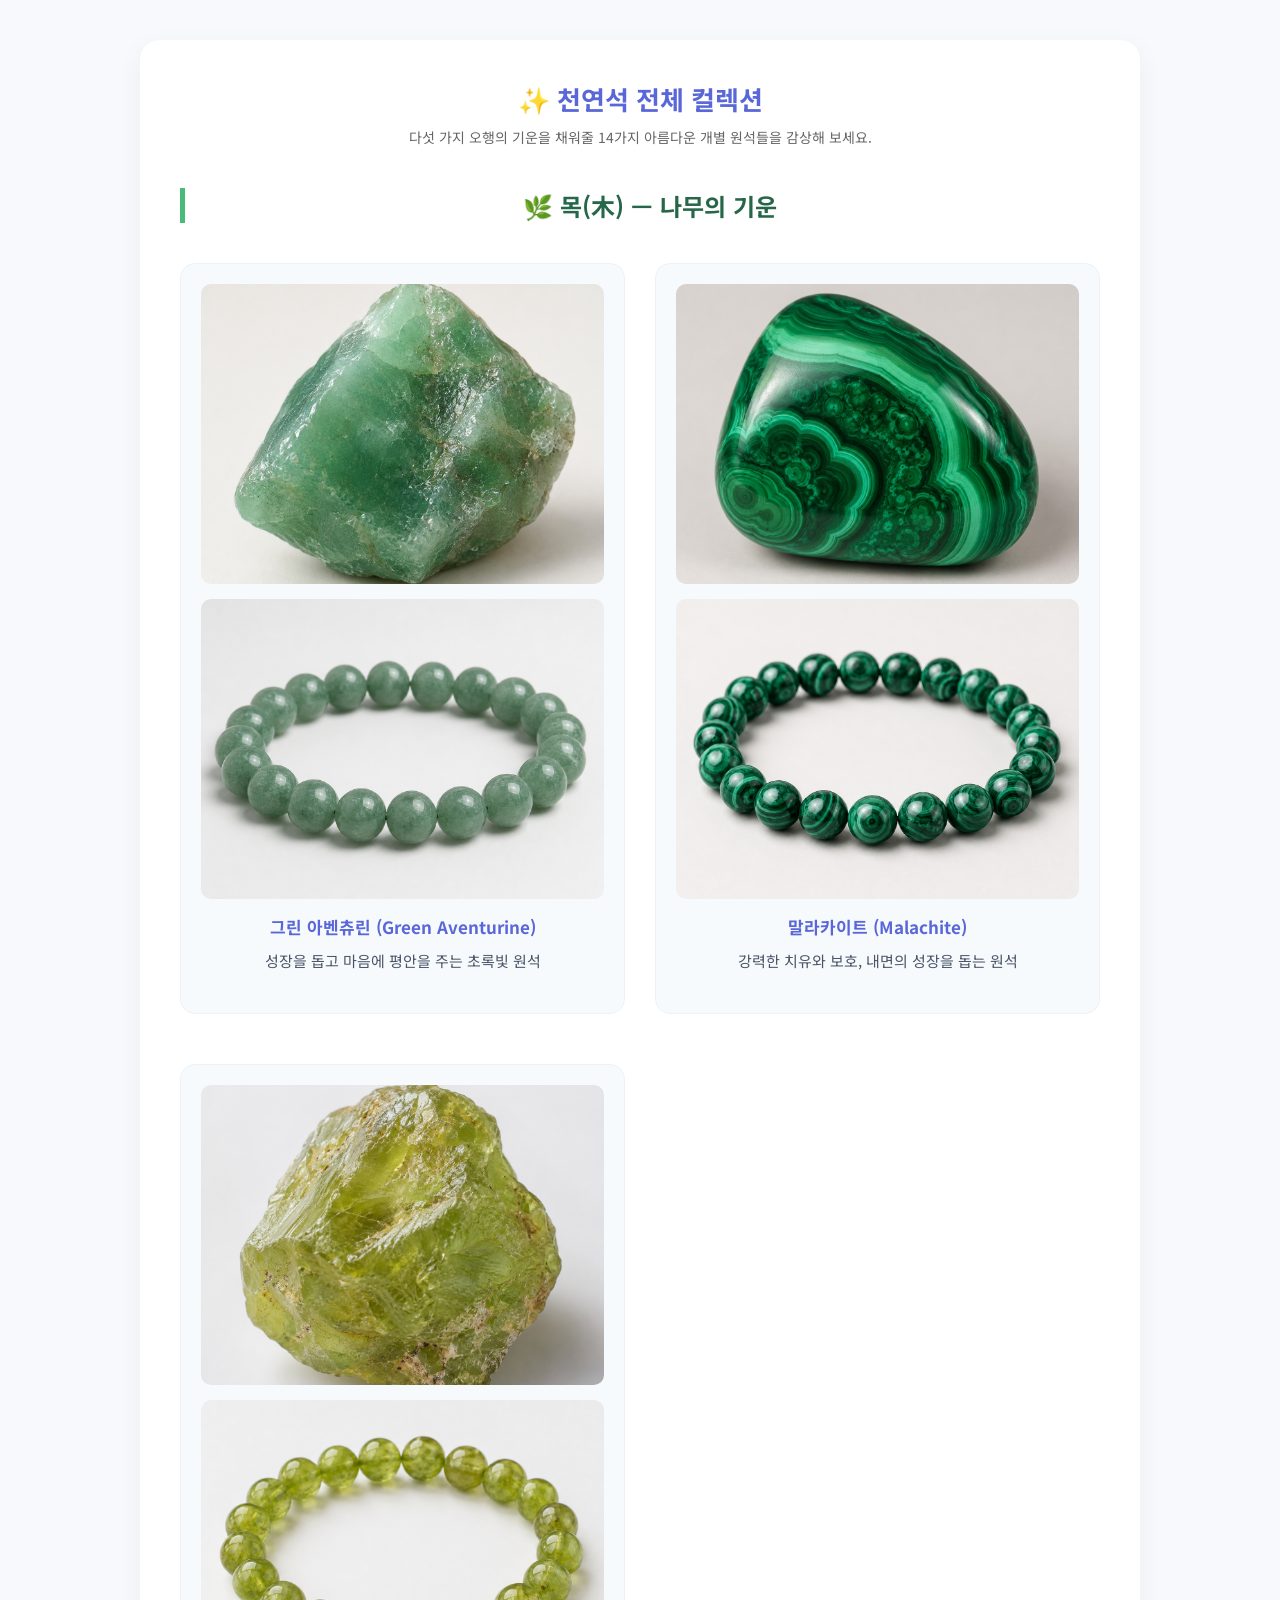
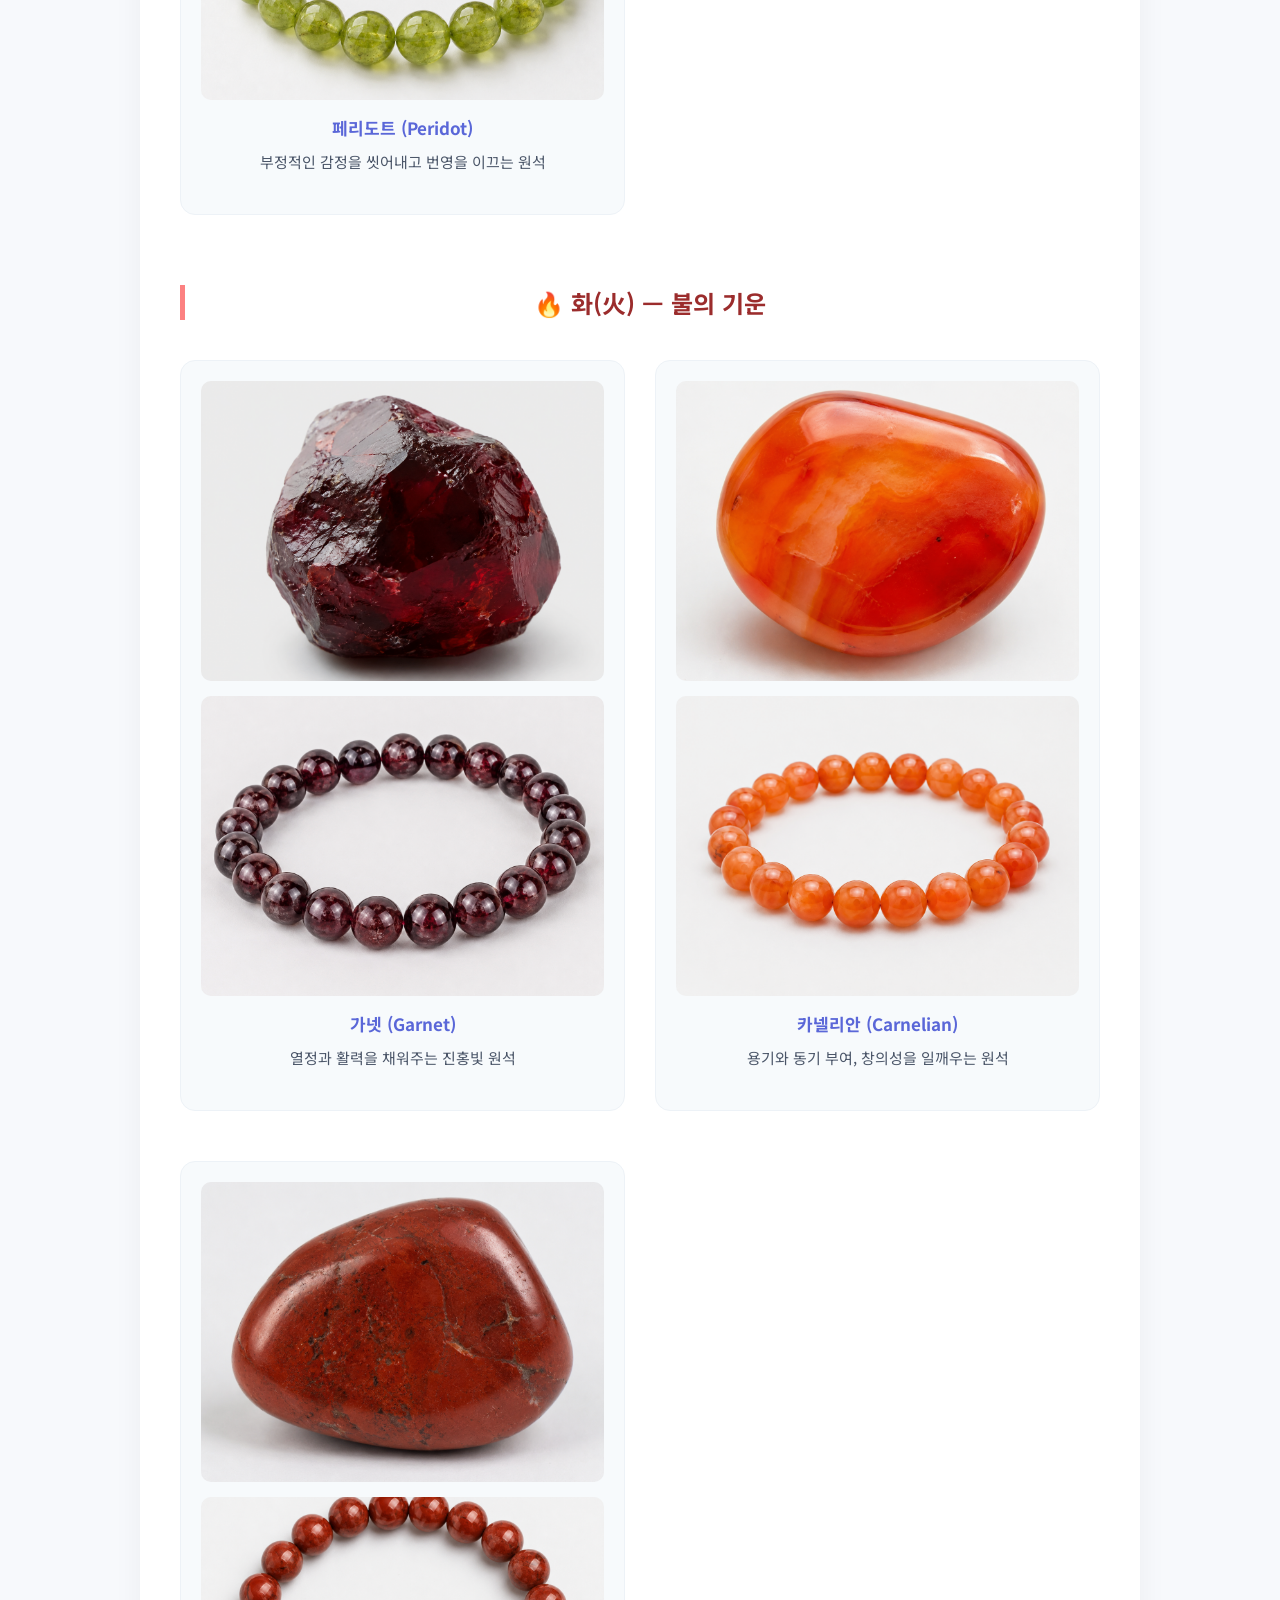
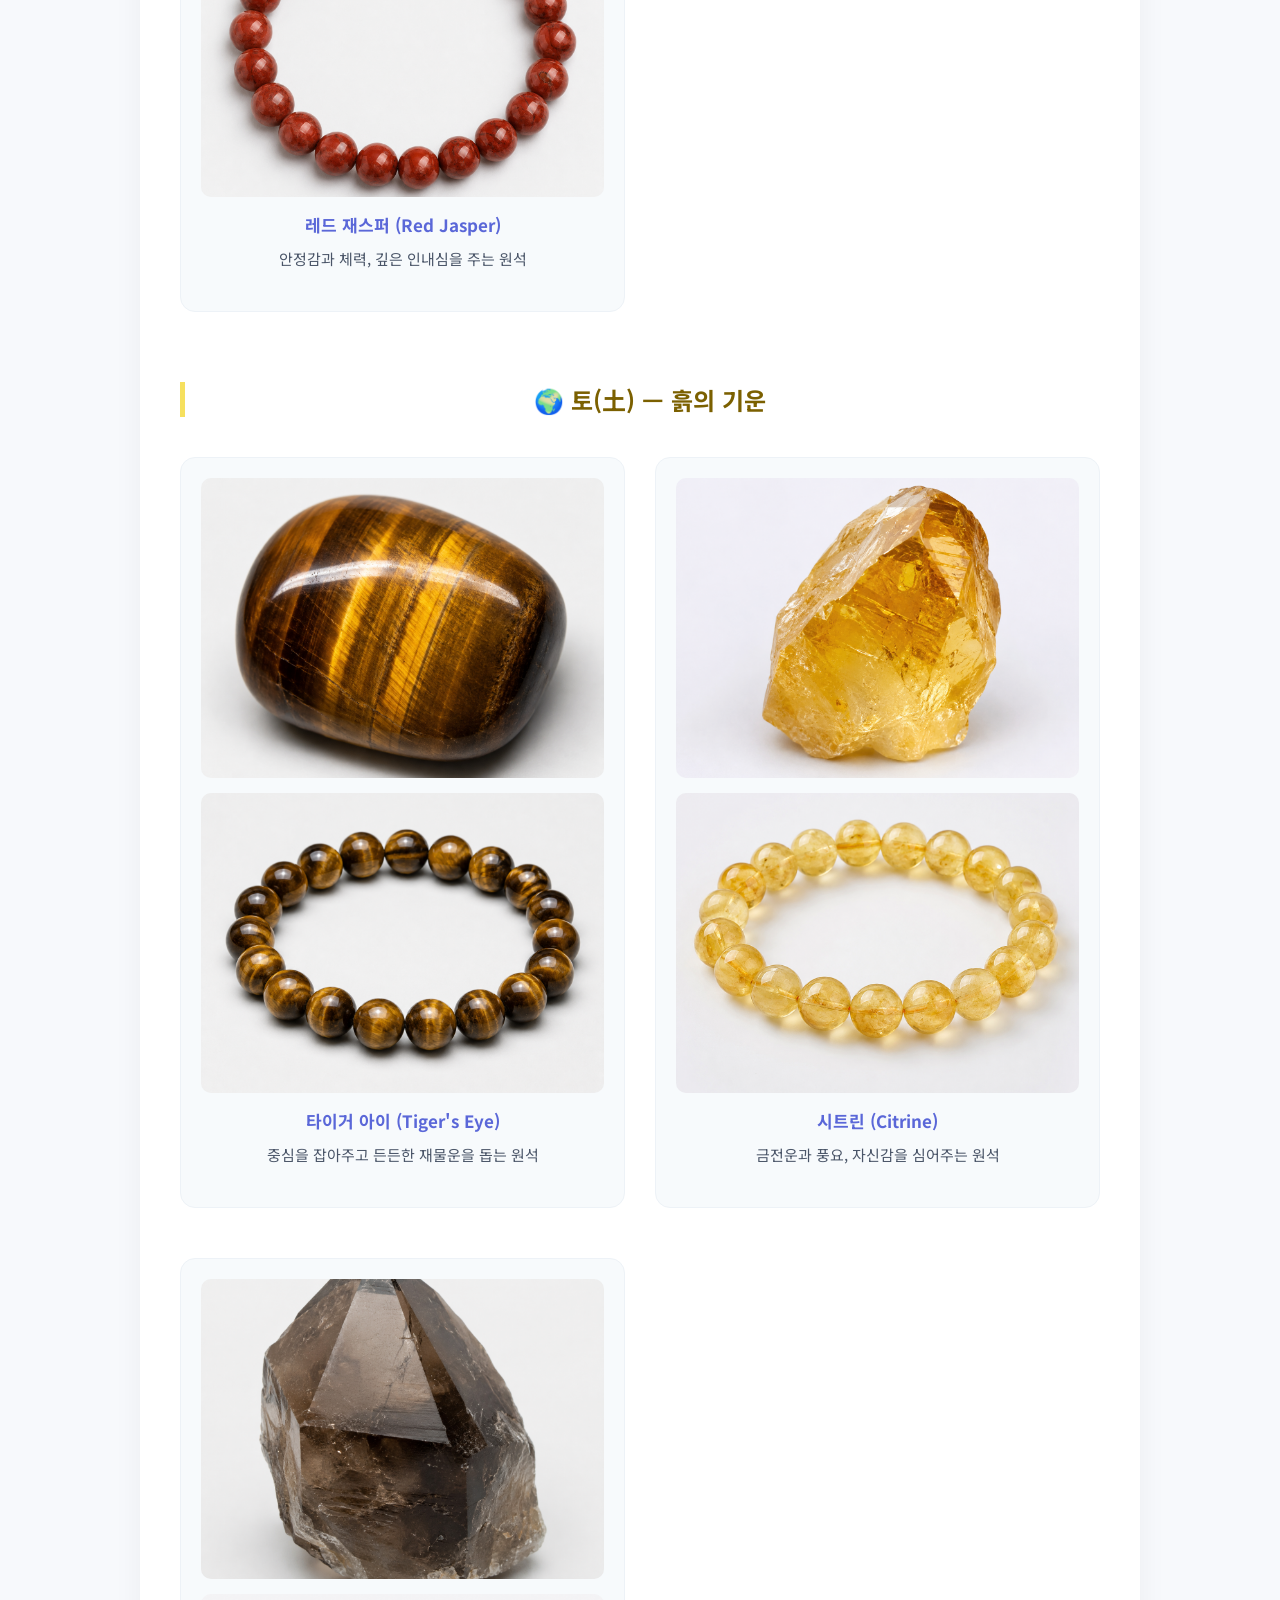
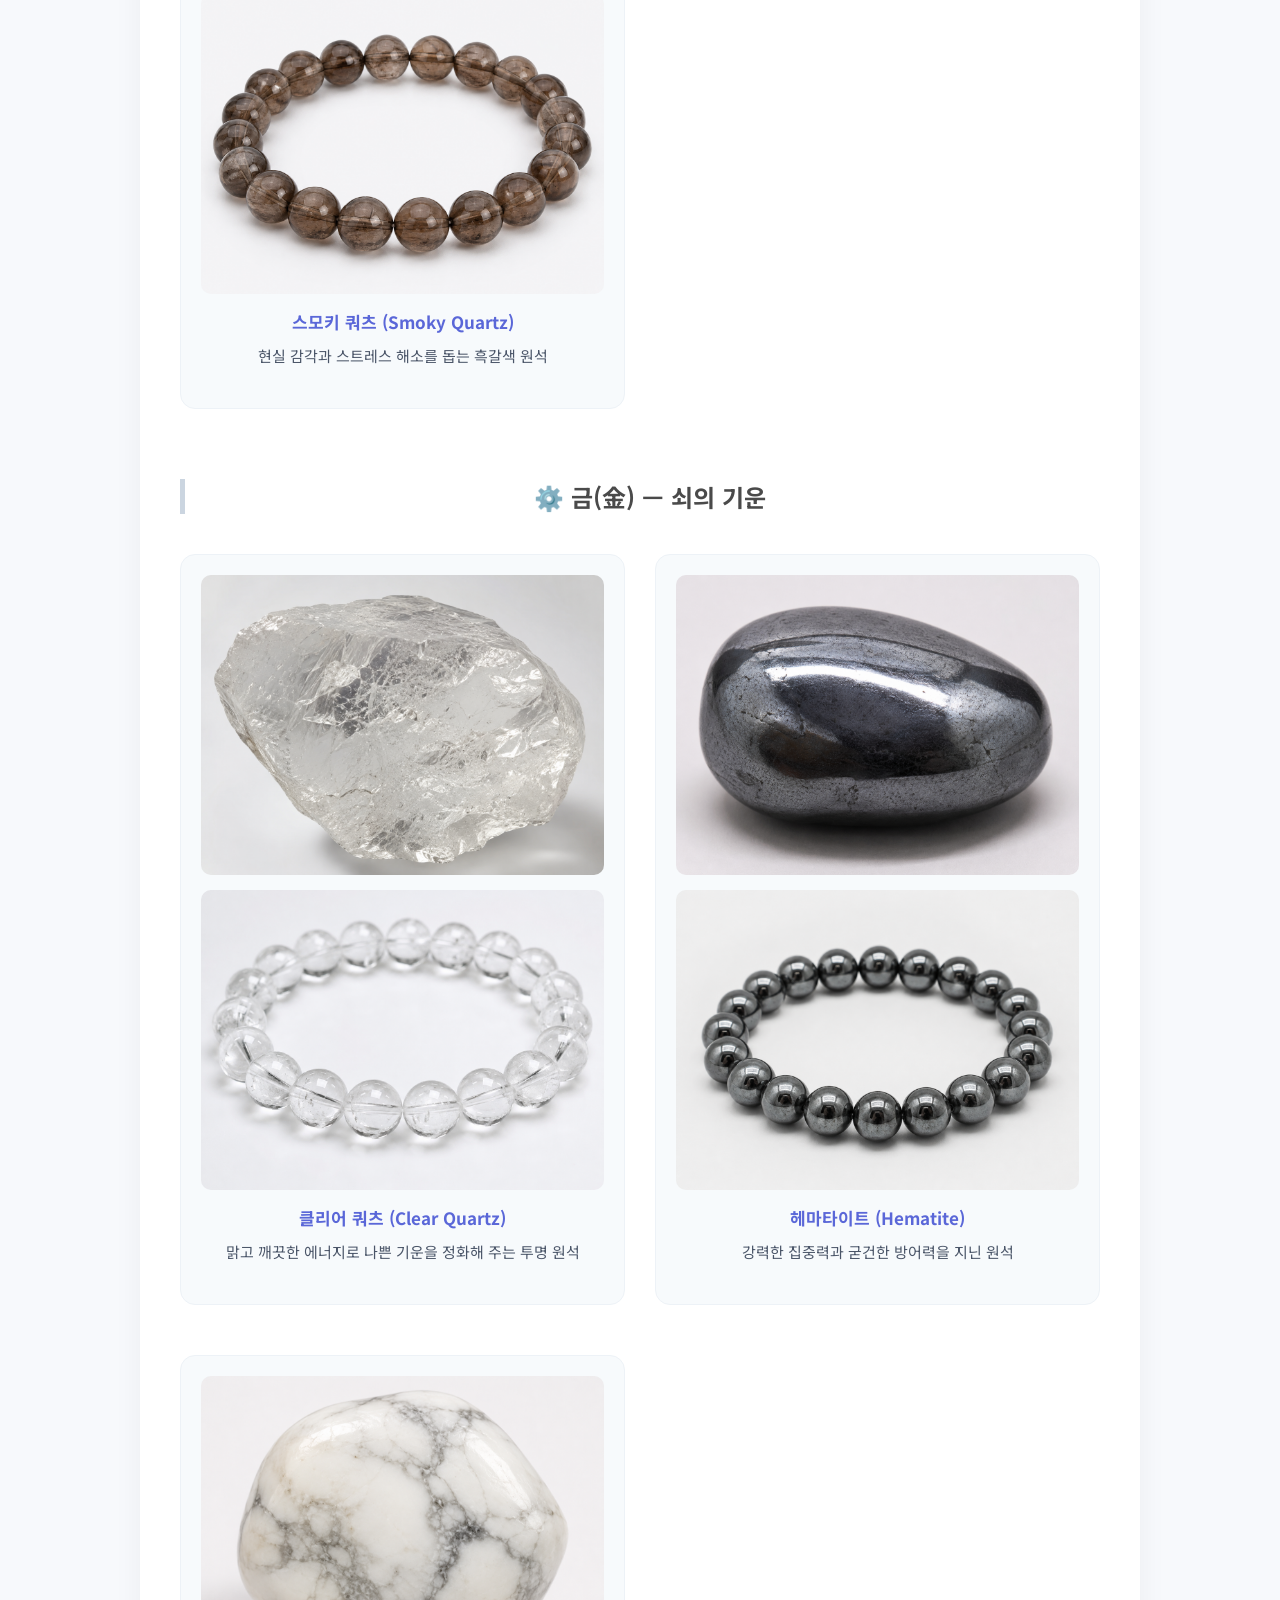
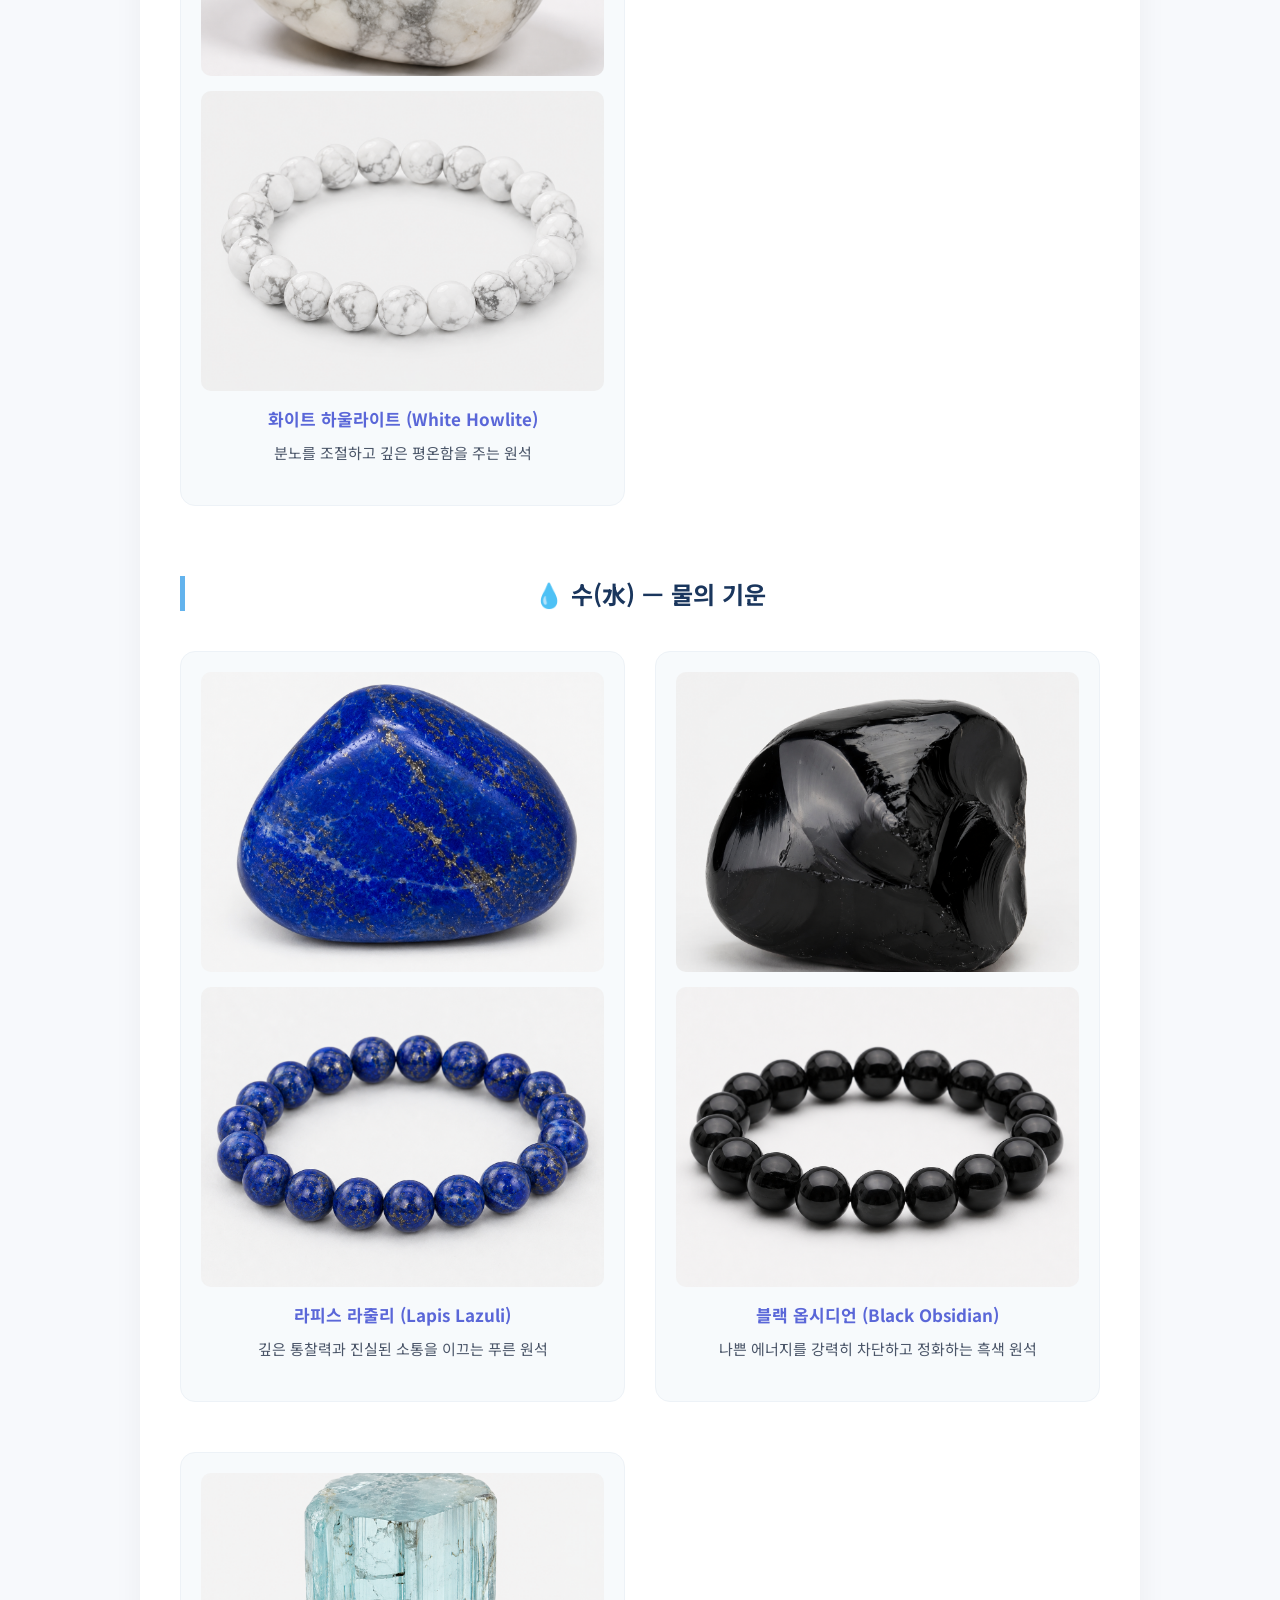
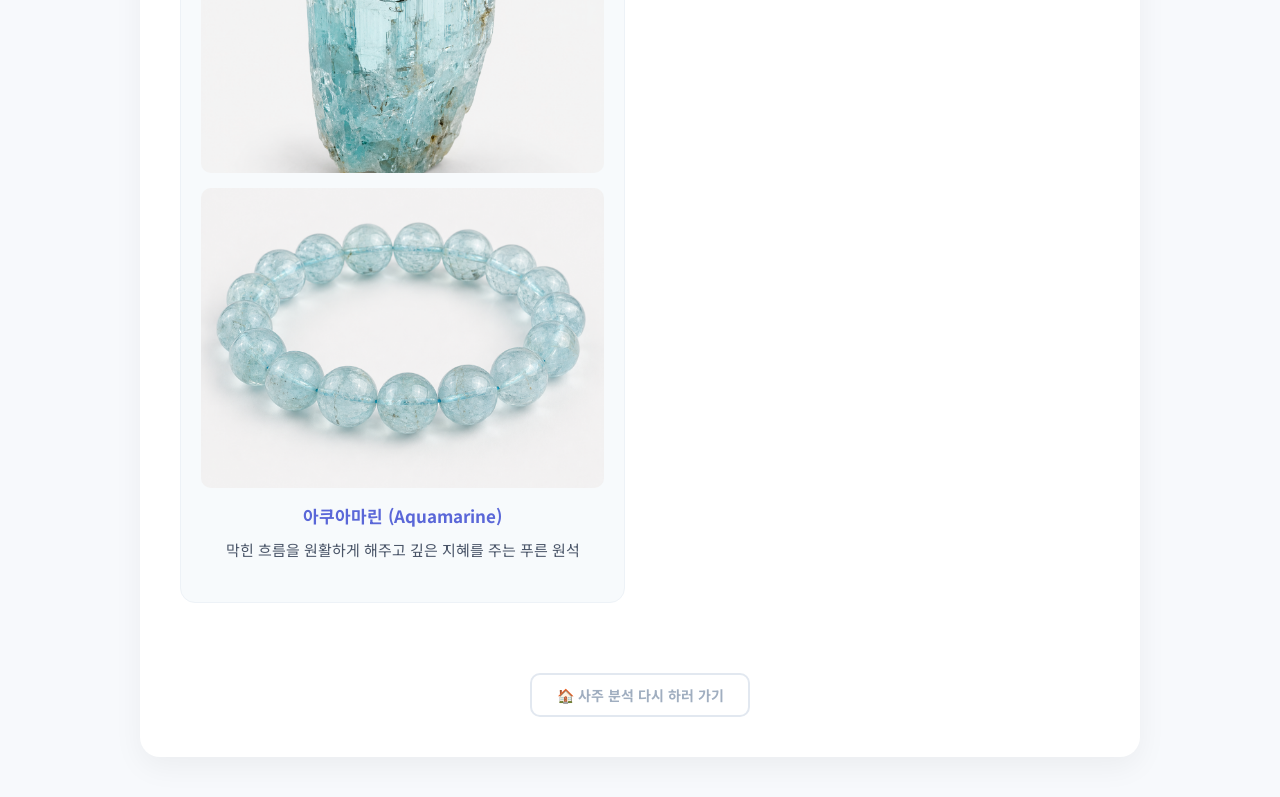
==== commit 00335192: "Add Aquamarine to water element group" ====
--- a/stones.html
+++ b/stones.html
@@ -121,6 +121,12 @@
                 <h3 style="font-size: 17px;">블랙 옵시디언 (Black Obsidian)</h3>
                 <p class="stone-short-desc">나쁜 에너지를 강력히 차단하고 정화하는 흑색 원석</p>
             </div>
+            <div class="stone-card">
+                <div class="stone-image-placeholder" style="background-image: url('images/stone/Aquamarine.png');"></div>
+                <div class="bracelet-image-placeholder" style="background-image: url('images/bracelet/Aquamarine_bra.png');"></div>
+                <h3 style="font-size: 17px;">아쿠아마린 (Aquamarine)</h3>
+                <p class="stone-short-desc">막힌 흐름을 원활하게 해주고 깊은 지혜를 주는 푸른 원석</p>
+            </div>
         </div>
 
         <a href="index.html" class="reset-btn" style="text-decoration: none; display: inline-block; width: 220px; font-weight: 700; border: 2px solid #e2e8f0; border-radius: 10px; margin-top: 50px;">🏠 사주 분석 다시 하러 가기</a>
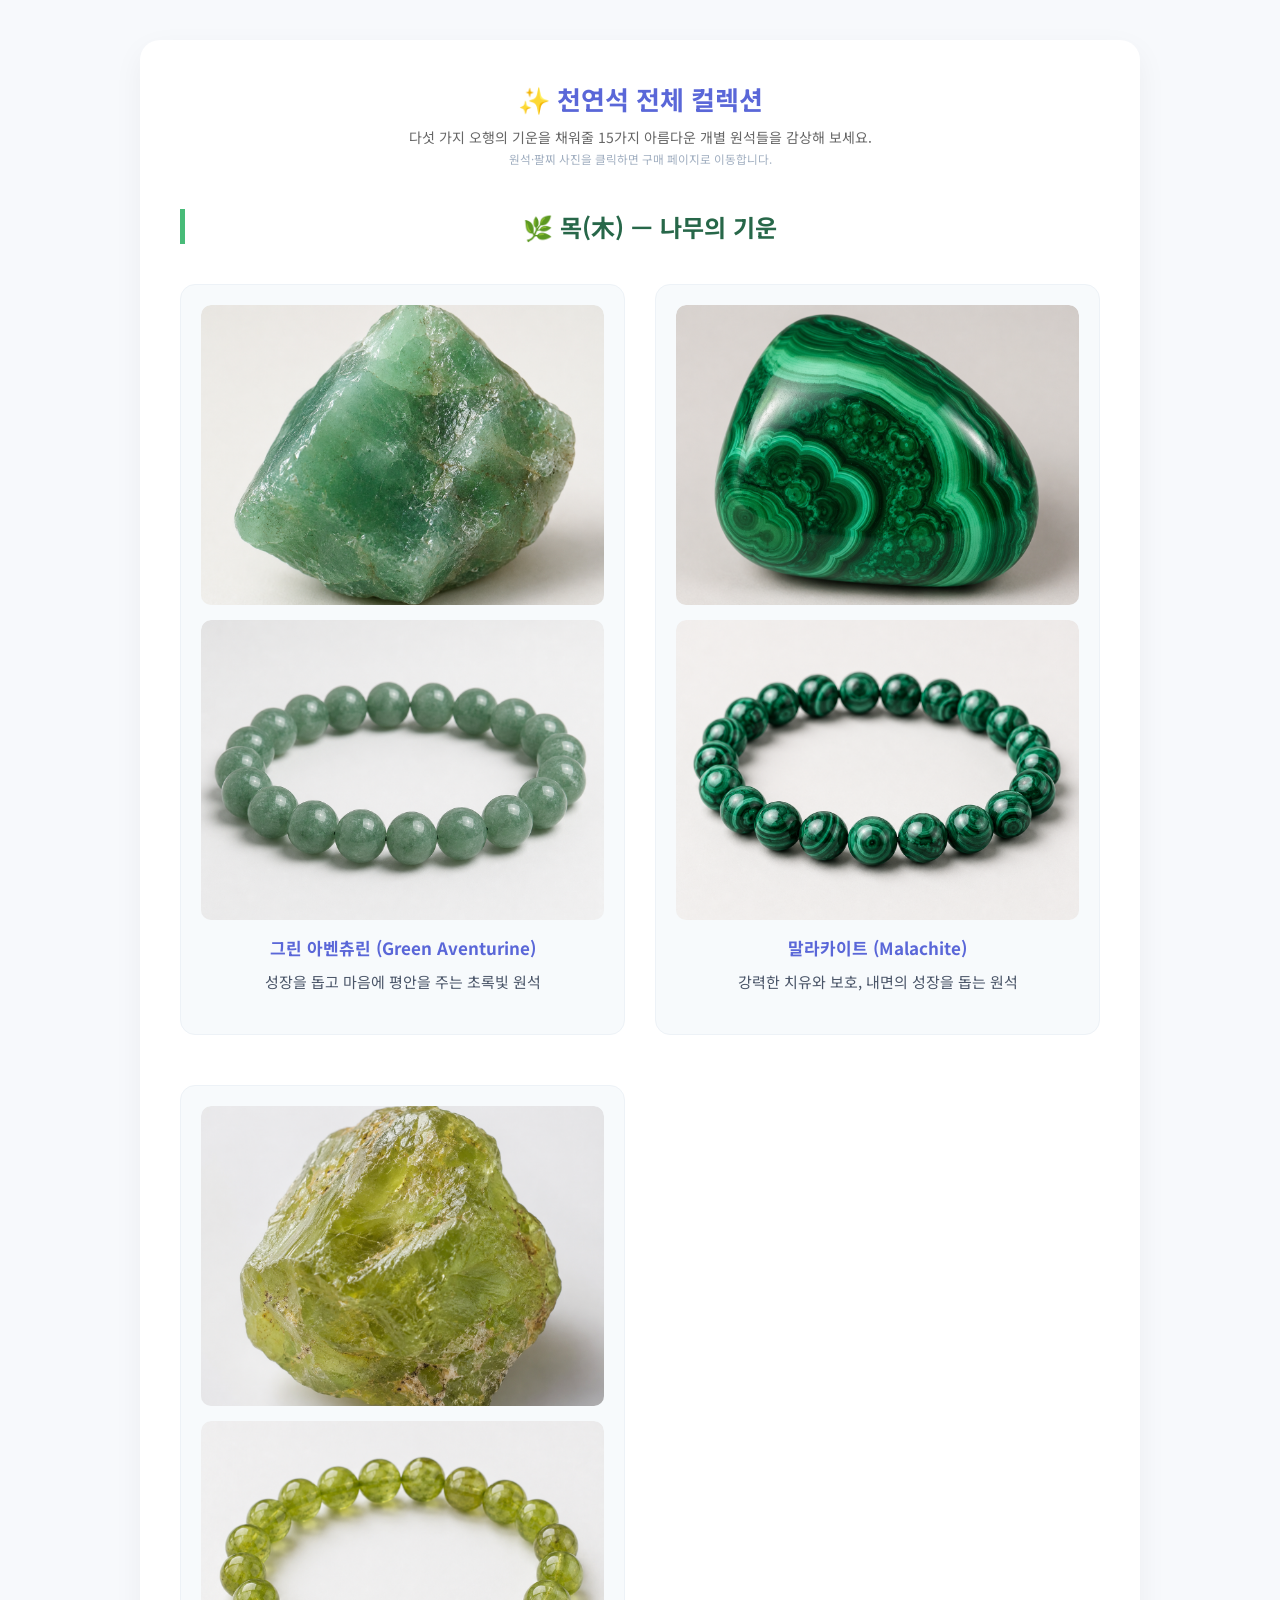
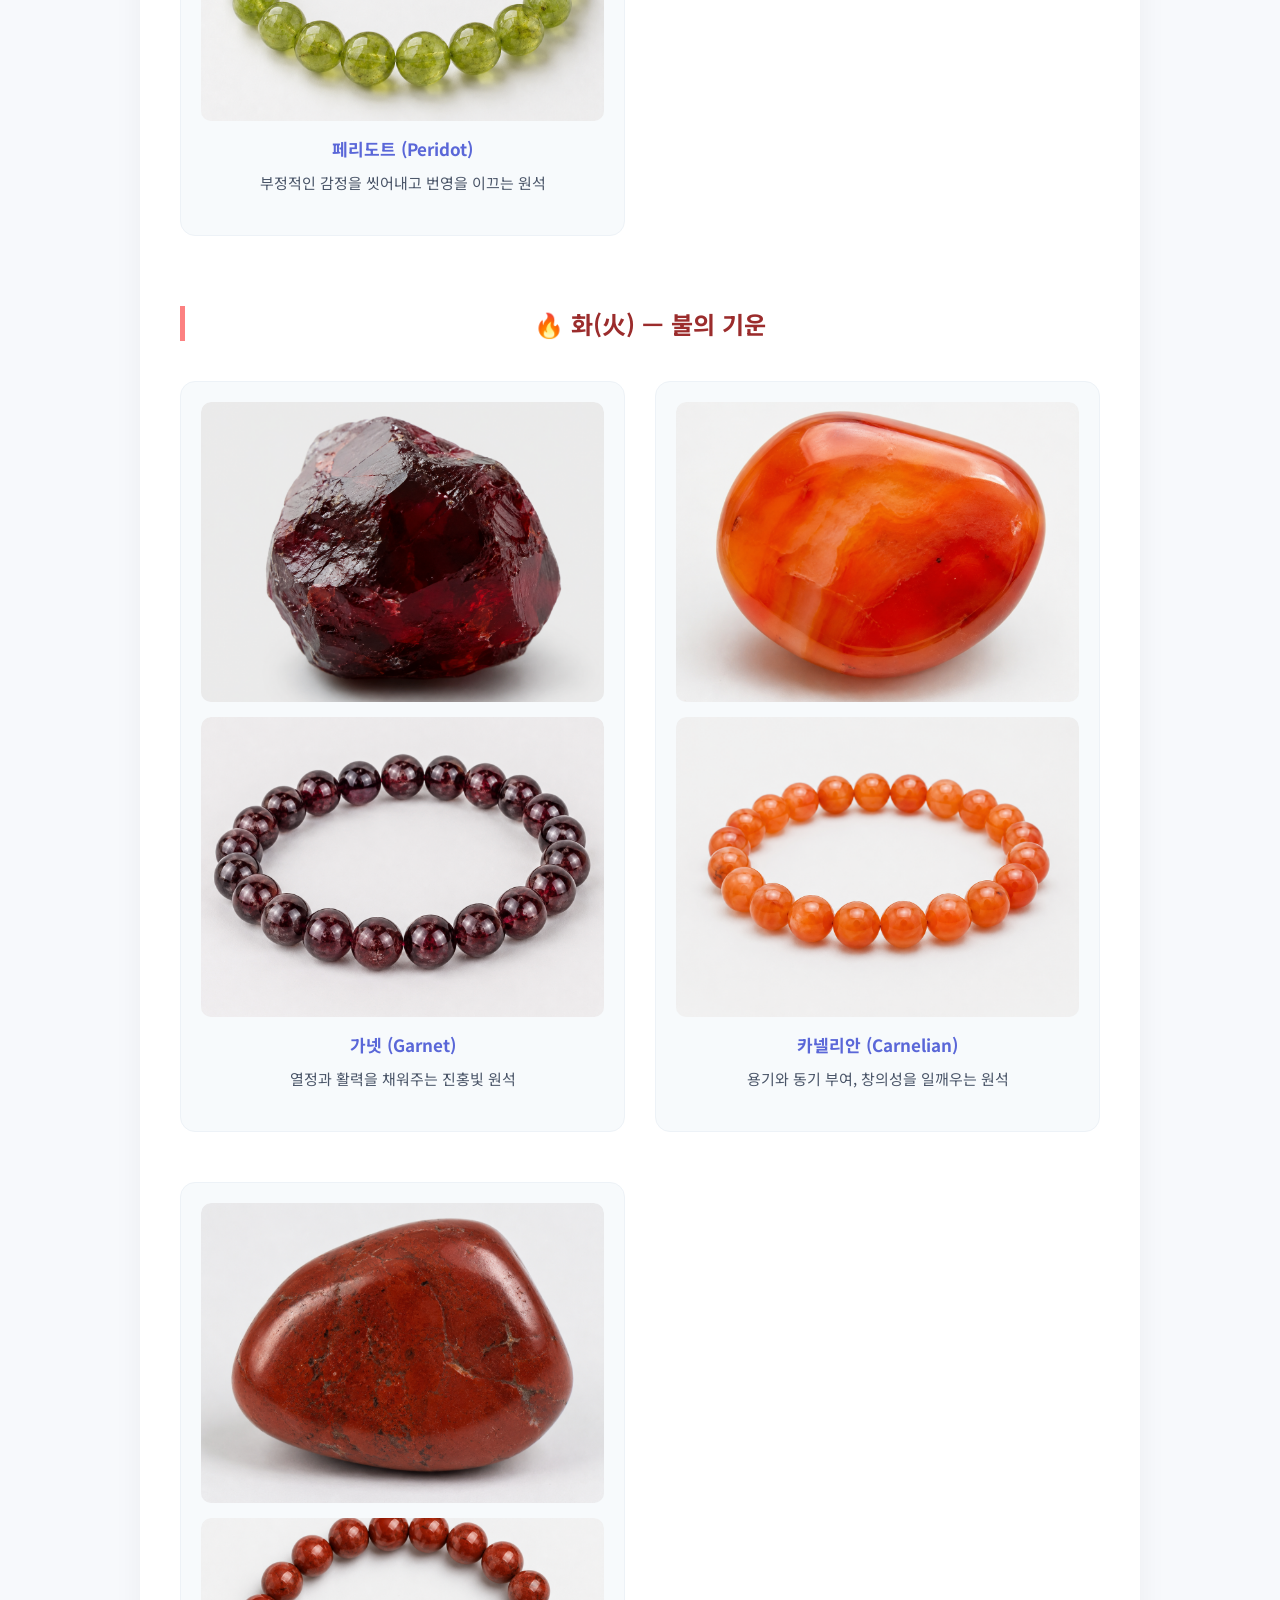
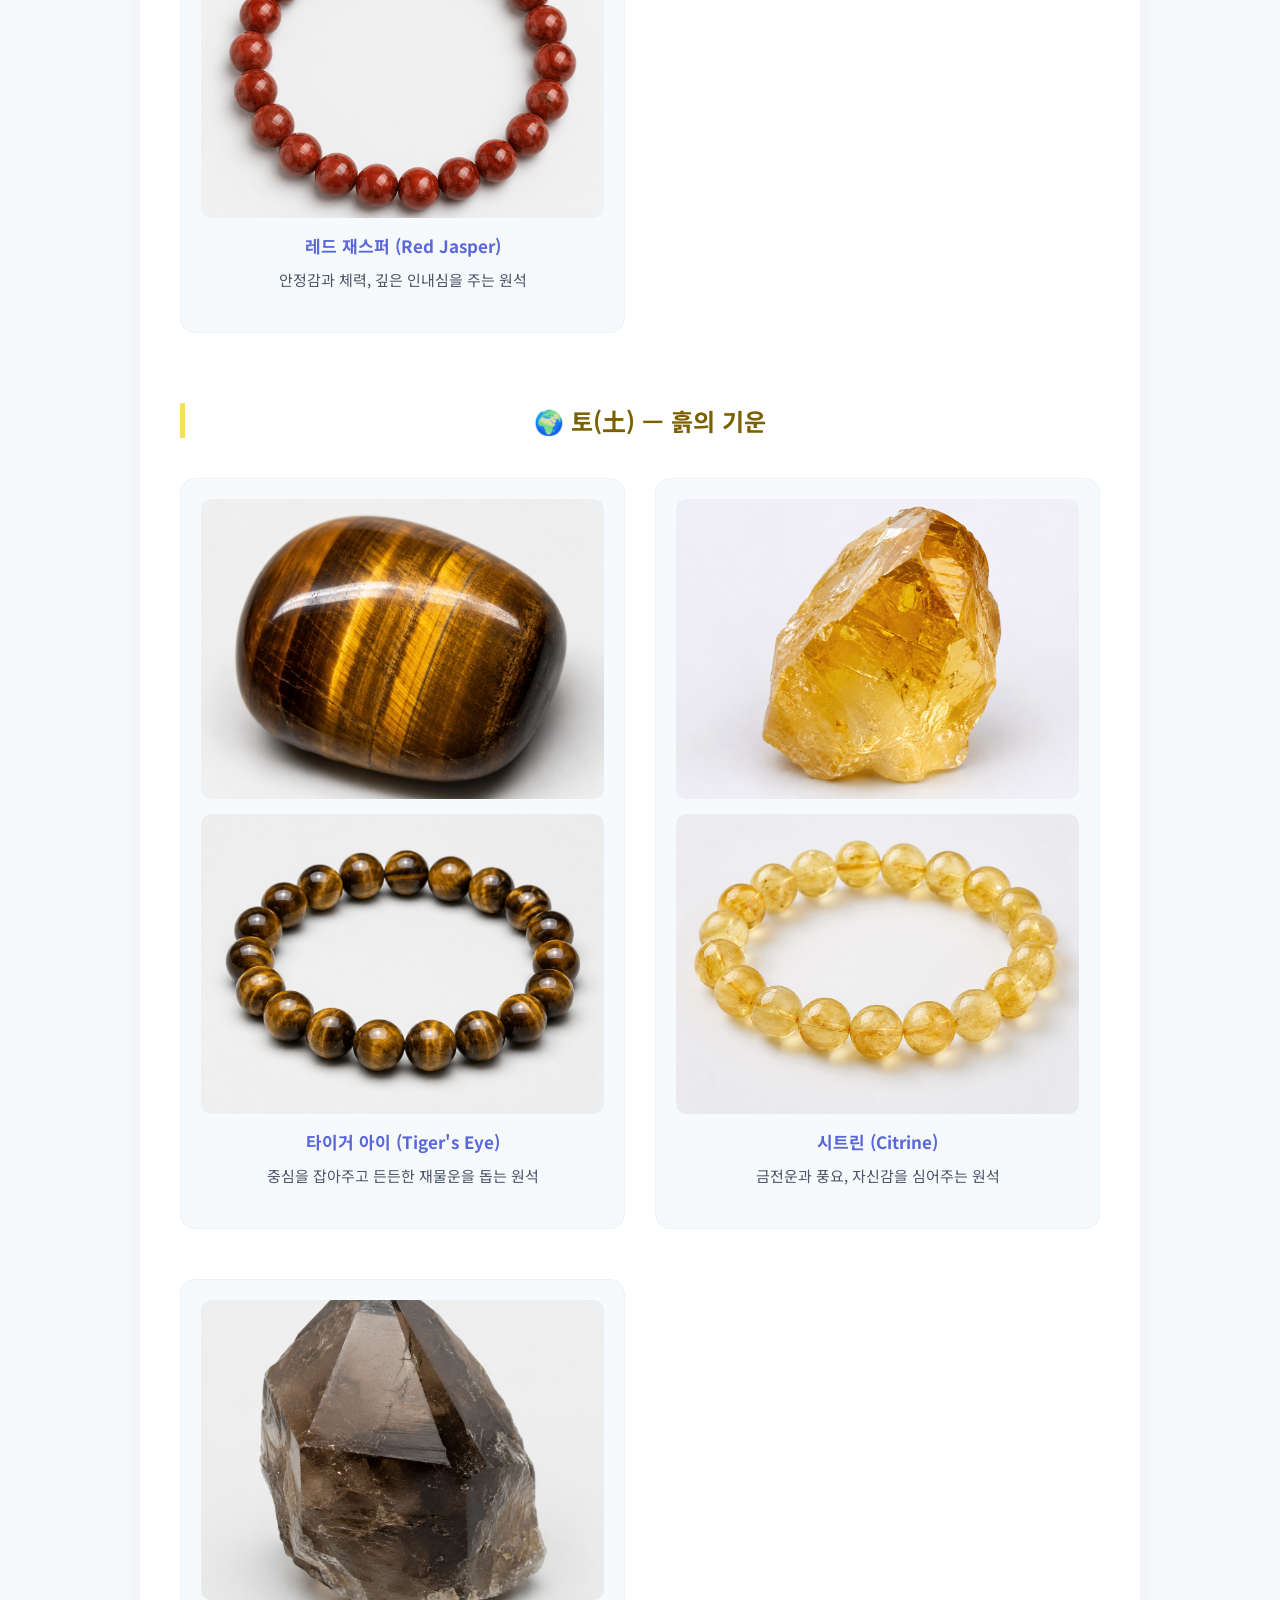
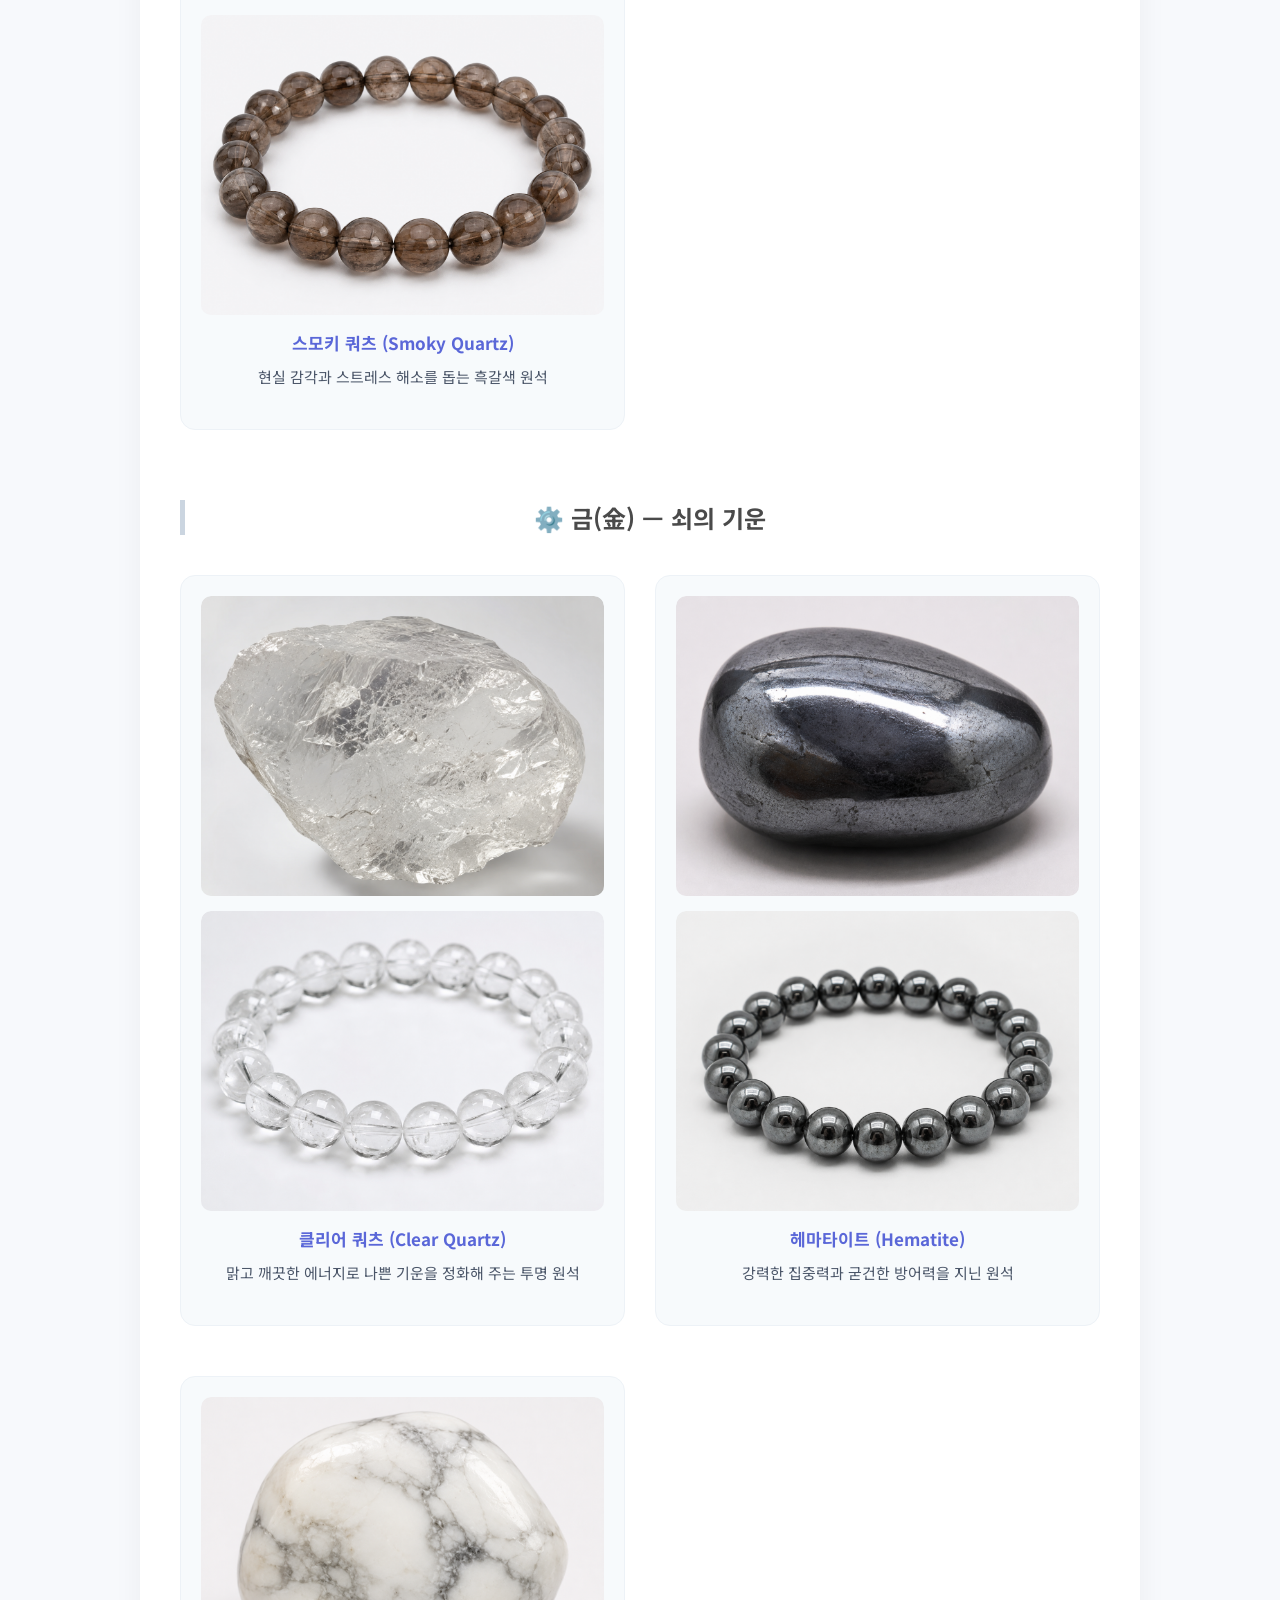
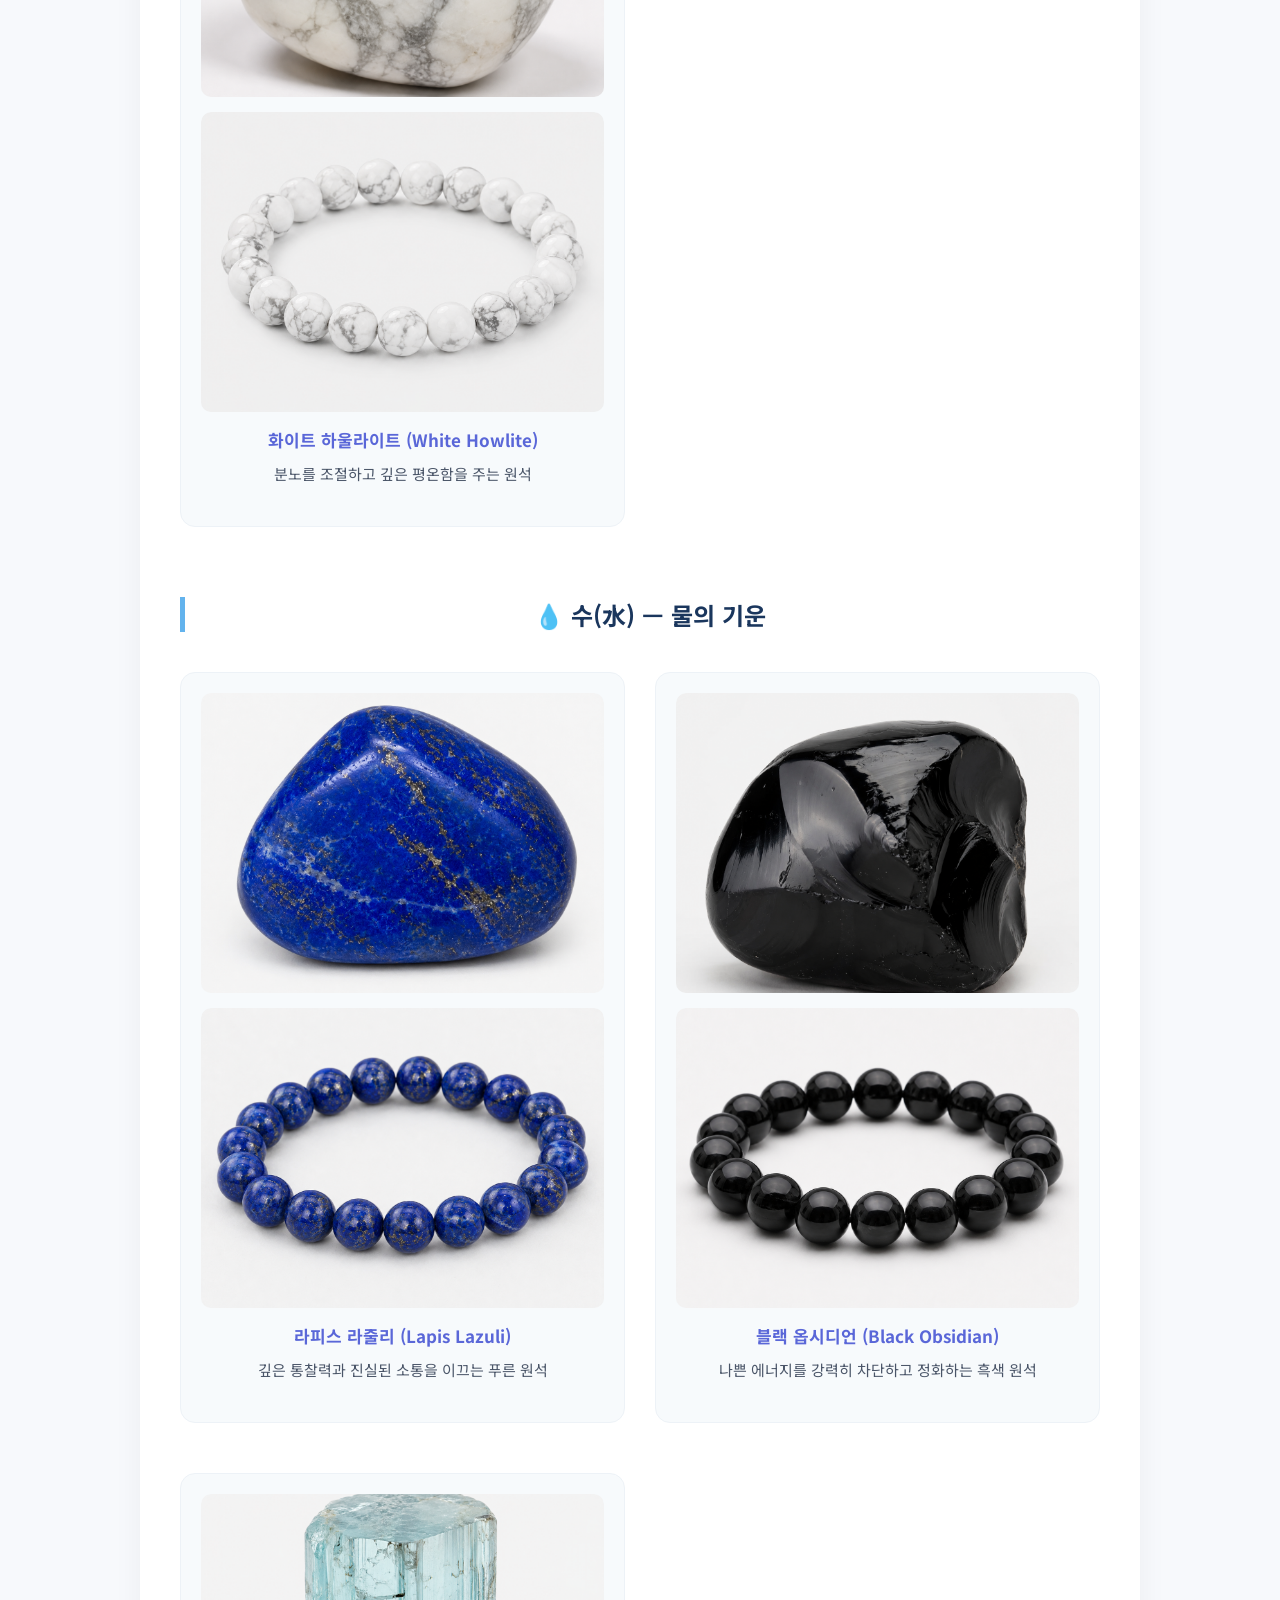
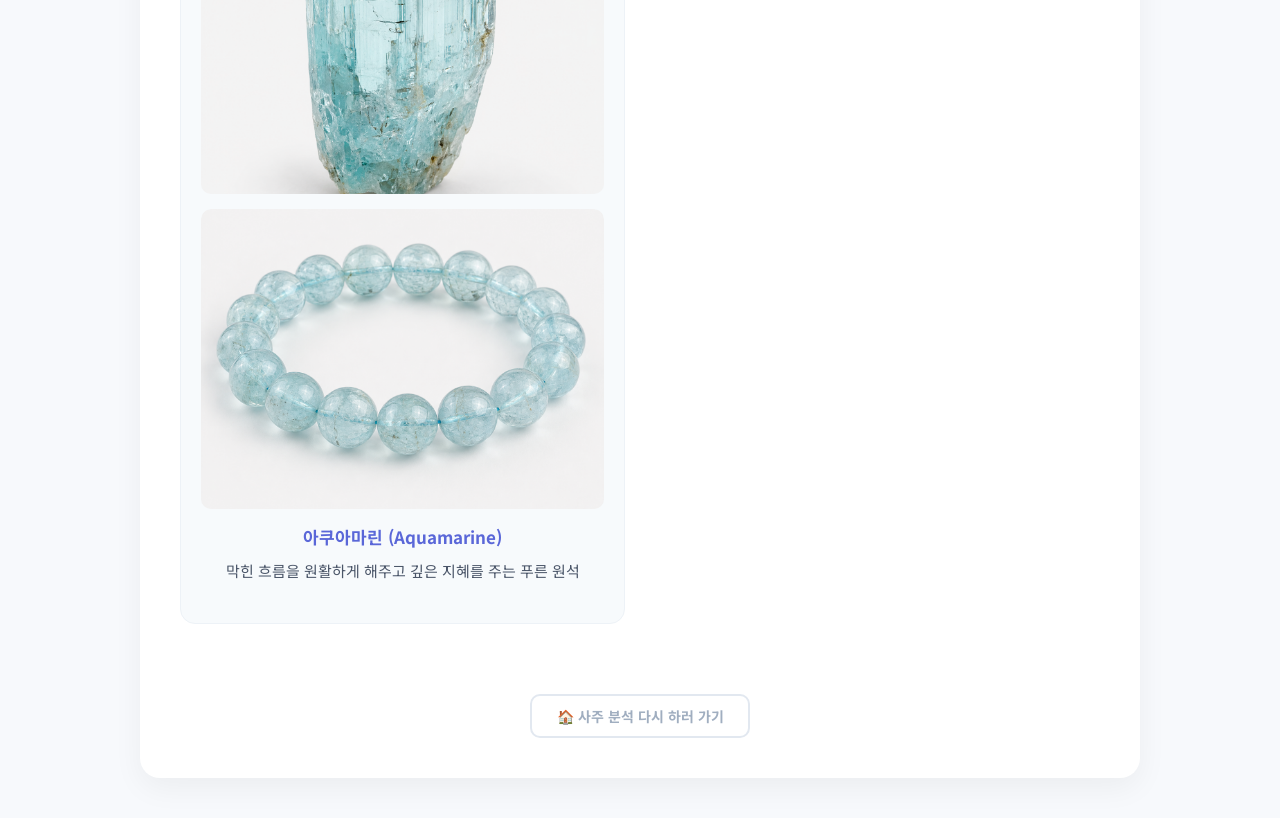
==== commit cc0be3d5: "Add purchase links to stone and bracelet images (open in new tab)" ====
--- a/stones.html
+++ b/stones.html
@@ -3,7 +3,7 @@
 <head>
     <meta charset="UTF-8">
     <meta name="viewport" content="width=device-width, initial-scale=1.0">
-    <title>사주 기반 천연석 전체 컬렉션 (14종)</title>
+    <title>사주 기반 천연석 전체 컬렉션 (15종)</title>
     <link rel="stylesheet" href="style.css">
     <link href="https://fonts.googleapis.com/css2?family=Noto+Sans+KR:wght@400;500;700;900&display=swap" rel="stylesheet">
 </head>
@@ -11,27 +11,40 @@
     <div class="container gallery-container">
         <header>
             <h1>✨ 천연석 전체 컬렉션</h1>
-            <p>다섯 가지 오행의 기운을 채워줄 14가지 아름다운 개별 원석들을 감상해 보세요.</p>
+            <p>다섯 가지 오행의 기운을 채워줄 15가지 아름다운 개별 원석들을 감상해 보세요.<br>
+            <small style="color:#a0aec0;">원석·팔찌 사진을 클릭하면 구매 페이지로 이동합니다.</small></p>
         </header>
 
         <!-- 목(木) 기운 -->
         <h2 style="margin-top: 40px; color: #276749; border-left: 5px solid #48bb78; padding-left: 15px;">🌿 목(木) — 나무의 기운</h2>
         <div class="gallery-grid">
             <div class="stone-card">
-                <div class="stone-image-placeholder" style="background-image: url('images/stone/GreenAventurine.png');"></div>
-                <div class="bracelet-image-placeholder" style="background-image: url('images/bracelet/GreenAventurine_bra.png');"></div>
+                <a href="#" target="_blank" class="stone-image-link">
+                    <div class="stone-image-placeholder" style="background-image: url('images/stone/GreenAventurine.png');"></div>
+                </a>
+                <a href="#" target="_blank" class="stone-image-link">
+                    <div class="bracelet-image-placeholder" style="background-image: url('images/bracelet/GreenAventurine_bra.png');"></div>
+                </a>
                 <h3 style="font-size: 17px;">그린 아벤츄린 (Green Aventurine)</h3>
                 <p class="stone-short-desc">성장을 돕고 마음에 평안을 주는 초록빛 원석</p>
             </div>
             <div class="stone-card">
-                <div class="stone-image-placeholder" style="background-image: url('images/stone/Malachite.png');"></div>
-                <div class="bracelet-image-placeholder" style="background-image: url('images/bracelet/Malachite_bra.png');"></div>
+                <a href="#" target="_blank" class="stone-image-link">
+                    <div class="stone-image-placeholder" style="background-image: url('images/stone/Malachite.png');"></div>
+                </a>
+                <a href="#" target="_blank" class="stone-image-link">
+                    <div class="bracelet-image-placeholder" style="background-image: url('images/bracelet/Malachite_bra.png');"></div>
+                </a>
                 <h3 style="font-size: 17px;">말라카이트 (Malachite)</h3>
                 <p class="stone-short-desc">강력한 치유와 보호, 내면의 성장을 돕는 원석</p>
             </div>
             <div class="stone-card">
-                <div class="stone-image-placeholder" style="background-image: url('images/stone/Peridot.png');"></div>
-                <div class="bracelet-image-placeholder" style="background-image: url('images/bracelet/Peridot_bra.png');"></div>
+                <a href="#" target="_blank" class="stone-image-link">
+                    <div class="stone-image-placeholder" style="background-image: url('images/stone/Peridot.png');"></div>
+                </a>
+                <a href="#" target="_blank" class="stone-image-link">
+                    <div class="bracelet-image-placeholder" style="background-image: url('images/bracelet/Peridot_bra.png');"></div>
+                </a>
                 <h3 style="font-size: 17px;">페리도트 (Peridot)</h3>
                 <p class="stone-short-desc">부정적인 감정을 씻어내고 번영을 이끄는 원석</p>
             </div>
@@ -41,20 +54,32 @@
         <h2 style="margin-top: 50px; color: #9b2c2c; border-left: 5px solid #fc8181; padding-left: 15px;">🔥 화(火) — 불의 기운</h2>
         <div class="gallery-grid">
             <div class="stone-card">
-                <div class="stone-image-placeholder" style="background-image: url('images/stone/Garnet.png');"></div>
-                <div class="bracelet-image-placeholder" style="background-image: url('images/bracelet/Garnet_bra.png');"></div>
+                <a href="#" target="_blank" class="stone-image-link">
+                    <div class="stone-image-placeholder" style="background-image: url('images/stone/Garnet.png');"></div>
+                </a>
+                <a href="#" target="_blank" class="stone-image-link">
+                    <div class="bracelet-image-placeholder" style="background-image: url('images/bracelet/Garnet_bra.png');"></div>
+                </a>
                 <h3 style="font-size: 17px;">가넷 (Garnet)</h3>
                 <p class="stone-short-desc">열정과 활력을 채워주는 진홍빛 원석</p>
             </div>
             <div class="stone-card">
-                <div class="stone-image-placeholder" style="background-image: url('images/stone/Carnelian.png');"></div>
-                <div class="bracelet-image-placeholder" style="background-image: url('images/bracelet/Carnelian_bra.png');"></div>
+                <a href="#" target="_blank" class="stone-image-link">
+                    <div class="stone-image-placeholder" style="background-image: url('images/stone/Carnelian.png');"></div>
+                </a>
+                <a href="#" target="_blank" class="stone-image-link">
+                    <div class="bracelet-image-placeholder" style="background-image: url('images/bracelet/Carnelian_bra.png');"></div>
+                </a>
                 <h3 style="font-size: 17px;">카넬리안 (Carnelian)</h3>
                 <p class="stone-short-desc">용기와 동기 부여, 창의성을 일깨우는 원석</p>
             </div>
             <div class="stone-card">
-                <div class="stone-image-placeholder" style="background-image: url('images/stone/RedJasper.png');"></div>
-                <div class="bracelet-image-placeholder" style="background-image: url('images/bracelet/RedJasper_bra.png');"></div>
+                <a href="#" target="_blank" class="stone-image-link">
+                    <div class="stone-image-placeholder" style="background-image: url('images/stone/RedJasper.png');"></div>
+                </a>
+                <a href="#" target="_blank" class="stone-image-link">
+                    <div class="bracelet-image-placeholder" style="background-image: url('images/bracelet/RedJasper_bra.png');"></div>
+                </a>
                 <h3 style="font-size: 17px;">레드 재스퍼 (Red Jasper)</h3>
                 <p class="stone-short-desc">안정감과 체력, 깊은 인내심을 주는 원석</p>
             </div>
@@ -64,20 +89,32 @@
         <h2 style="margin-top: 50px; color: #7b6000; border-left: 5px solid #f6e05e; padding-left: 15px;">🌍 토(土) — 흙의 기운</h2>
         <div class="gallery-grid">
             <div class="stone-card">
-                <div class="stone-image-placeholder" style="background-image: url('images/stone/TigerEye.png');"></div>
-                <div class="bracelet-image-placeholder" style="background-image: url('images/bracelet/TigerEye_bra.png');"></div>
+                <a href="#" target="_blank" class="stone-image-link">
+                    <div class="stone-image-placeholder" style="background-image: url('images/stone/TigerEye.png');"></div>
+                </a>
+                <a href="#" target="_blank" class="stone-image-link">
+                    <div class="bracelet-image-placeholder" style="background-image: url('images/bracelet/TigerEye_bra.png');"></div>
+                </a>
                 <h3 style="font-size: 17px;">타이거 아이 (Tiger's Eye)</h3>
                 <p class="stone-short-desc">중심을 잡아주고 든든한 재물운을 돕는 원석</p>
             </div>
             <div class="stone-card">
-                <div class="stone-image-placeholder" style="background-image: url('images/stone/Citrine.png');"></div>
-                <div class="bracelet-image-placeholder" style="background-image: url('images/bracelet/Citrine_bra.png');"></div>
+                <a href="#" target="_blank" class="stone-image-link">
+                    <div class="stone-image-placeholder" style="background-image: url('images/stone/Citrine.png');"></div>
+                </a>
+                <a href="#" target="_blank" class="stone-image-link">
+                    <div class="bracelet-image-placeholder" style="background-image: url('images/bracelet/Citrine_bra.png');"></div>
+                </a>
                 <h3 style="font-size: 17px;">시트린 (Citrine)</h3>
                 <p class="stone-short-desc">금전운과 풍요, 자신감을 심어주는 원석</p>
             </div>
             <div class="stone-card">
-                <div class="stone-image-placeholder" style="background-image: url('images/stone/SmokyQuartz.png');"></div>
-                <div class="bracelet-image-placeholder" style="background-image: url('images/bracelet/SmokyQuartz_bra.png');"></div>
+                <a href="#" target="_blank" class="stone-image-link">
+                    <div class="stone-image-placeholder" style="background-image: url('images/stone/SmokyQuartz.png');"></div>
+                </a>
+                <a href="#" target="_blank" class="stone-image-link">
+                    <div class="bracelet-image-placeholder" style="background-image: url('images/bracelet/SmokyQuartz_bra.png');"></div>
+                </a>
                 <h3 style="font-size: 17px;">스모키 쿼츠 (Smoky Quartz)</h3>
                 <p class="stone-short-desc">현실 감각과 스트레스 해소를 돕는 흑갈색 원석</p>
             </div>
@@ -87,20 +124,32 @@
         <h2 style="margin-top: 50px; color: #4a4a4a; border-left: 5px solid #cbd5e0; padding-left: 15px;">⚙️ 금(金) — 쇠의 기운</h2>
         <div class="gallery-grid">
             <div class="stone-card">
-                <div class="stone-image-placeholder" style="background-image: url('images/stone/ClearQuartz.png');"></div>
-                <div class="bracelet-image-placeholder" style="background-image: url('images/bracelet/ClearQuartz_bra.png');"></div>
+                <a href="#" target="_blank" class="stone-image-link">
+                    <div class="stone-image-placeholder" style="background-image: url('images/stone/ClearQuartz.png');"></div>
+                </a>
+                <a href="#" target="_blank" class="stone-image-link">
+                    <div class="bracelet-image-placeholder" style="background-image: url('images/bracelet/ClearQuartz_bra.png');"></div>
+                </a>
                 <h3 style="font-size: 17px;">클리어 쿼츠 (Clear Quartz)</h3>
                 <p class="stone-short-desc">맑고 깨끗한 에너지로 나쁜 기운을 정화해 주는 투명 원석</p>
             </div>
             <div class="stone-card">
-                <div class="stone-image-placeholder" style="background-image: url('images/stone/Hematite.png');"></div>
-                <div class="bracelet-image-placeholder" style="background-image: url('images/bracelet/Hematite_bra.png');"></div>
+                <a href="#" target="_blank" class="stone-image-link">
+                    <div class="stone-image-placeholder" style="background-image: url('images/stone/Hematite.png');"></div>
+                </a>
+                <a href="#" target="_blank" class="stone-image-link">
+                    <div class="bracelet-image-placeholder" style="background-image: url('images/bracelet/Hematite_bra.png');"></div>
+                </a>
                 <h3 style="font-size: 17px;">헤마타이트 (Hematite)</h3>
                 <p class="stone-short-desc">강력한 집중력과 굳건한 방어력을 지닌 원석</p>
             </div>
             <div class="stone-card">
-                <div class="stone-image-placeholder" style="background-image: url('images/stone/WhiteHowlite.png');"></div>
-                <div class="bracelet-image-placeholder" style="background-image: url('images/bracelet/WhiteHowlite_bra.png');"></div>
+                <a href="#" target="_blank" class="stone-image-link">
+                    <div class="stone-image-placeholder" style="background-image: url('images/stone/WhiteHowlite.png');"></div>
+                </a>
+                <a href="#" target="_blank" class="stone-image-link">
+                    <div class="bracelet-image-placeholder" style="background-image: url('images/bracelet/WhiteHowlite_bra.png');"></div>
+                </a>
                 <h3 style="font-size: 17px;">화이트 하울라이트 (White Howlite)</h3>
                 <p class="stone-short-desc">분노를 조절하고 깊은 평온함을 주는 원석</p>
             </div>
@@ -110,20 +159,32 @@
         <h2 style="margin-top: 50px; color: #1a365d; border-left: 5px solid #63b3ed; padding-left: 15px;">💧 수(水) — 물의 기운</h2>
         <div class="gallery-grid">
             <div class="stone-card">
-                <div class="stone-image-placeholder" style="background-image: url('images/stone/LapisLazuli.png');"></div>
-                <div class="bracelet-image-placeholder" style="background-image: url('images/bracelet/LapisLazuli_bra.png');"></div>
+                <a href="#" target="_blank" class="stone-image-link">
+                    <div class="stone-image-placeholder" style="background-image: url('images/stone/LapisLazuli.png');"></div>
+                </a>
+                <a href="#" target="_blank" class="stone-image-link">
+                    <div class="bracelet-image-placeholder" style="background-image: url('images/bracelet/LapisLazuli_bra.png');"></div>
+                </a>
                 <h3 style="font-size: 17px;">라피스 라줄리 (Lapis Lazuli)</h3>
                 <p class="stone-short-desc">깊은 통찰력과 진실된 소통을 이끄는 푸른 원석</p>
             </div>
             <div class="stone-card">
-                <div class="stone-image-placeholder" style="background-image: url('images/stone/BlackObsidian.png');"></div>
-                <div class="bracelet-image-placeholder" style="background-image: url('images/bracelet/BlackObsidian_bra.png');"></div>
+                <a href="#" target="_blank" class="stone-image-link">
+                    <div class="stone-image-placeholder" style="background-image: url('images/stone/BlackObsidian.png');"></div>
+                </a>
+                <a href="#" target="_blank" class="stone-image-link">
+                    <div class="bracelet-image-placeholder" style="background-image: url('images/bracelet/BlackObsidian_bra.png');"></div>
+                </a>
                 <h3 style="font-size: 17px;">블랙 옵시디언 (Black Obsidian)</h3>
                 <p class="stone-short-desc">나쁜 에너지를 강력히 차단하고 정화하는 흑색 원석</p>
             </div>
             <div class="stone-card">
-                <div class="stone-image-placeholder" style="background-image: url('images/stone/Aquamarine.png');"></div>
-                <div class="bracelet-image-placeholder" style="background-image: url('images/bracelet/Aquamarine_bra.png');"></div>
+                <a href="#" target="_blank" class="stone-image-link">
+                    <div class="stone-image-placeholder" style="background-image: url('images/stone/Aquamarine.png');"></div>
+                </a>
+                <a href="#" target="_blank" class="stone-image-link">
+                    <div class="bracelet-image-placeholder" style="background-image: url('images/bracelet/Aquamarine_bra.png');"></div>
+                </a>
                 <h3 style="font-size: 17px;">아쿠아마린 (Aquamarine)</h3>
                 <p class="stone-short-desc">막힌 흐름을 원활하게 해주고 깊은 지혜를 주는 푸른 원석</p>
             </div>
--- a/style.css
+++ b/style.css
@@ -91,7 +91,11 @@
 .recommend-title, .section-title { font-size: 20px; font-weight: 900; color: #2d3748; margin-bottom: 20px; border-bottom: 2px solid #edf2f7; padding-bottom: 10px; text-align: left; }
 .element-result { background-color: #e6fffa; padding: 15px; border-radius: 10px; margin-bottom: 25px; color: #2c7a7b; font-size: 16px; font-weight: 700; }
 .stone-card { background-color: #f7fafc; border-radius: 15px; padding: 20px; margin-bottom: 20px; border: 1px solid #edf2f7; text-align: center; }
-.stone-image-placeholder, .bracelet-image-placeholder { width: 100%; height: 300px; background-color: #e2e8f0; border-radius: 10px; margin-bottom: 15px; background-size: cover; background-position: center; }
+.stone-image-placeholder, .bracelet-image-placeholder { width: 100%; height: 300px; background-color: #e2e8f0; border-radius: 10px; margin-bottom: 15px; background-size: cover; background-position: center; transition: opacity 0.2s, transform 0.2s; }
+/* 이미지 링크 래퍼: 클릭 가능한 영역으로 표시 */
+.stone-image-link { display: block; cursor: pointer; border-radius: 10px; overflow: hidden; }
+.stone-image-link:hover .stone-image-placeholder,
+.stone-image-link:hover .bracelet-image-placeholder { opacity: 0.85; transform: scale(1.02); }
 .stone-card h3 { font-size: 22px; color: #5a67d8; margin-bottom: 10px; }
 .stone-card p { font-size: 15px; color: #4a5568; line-height: 1.6; }
 
